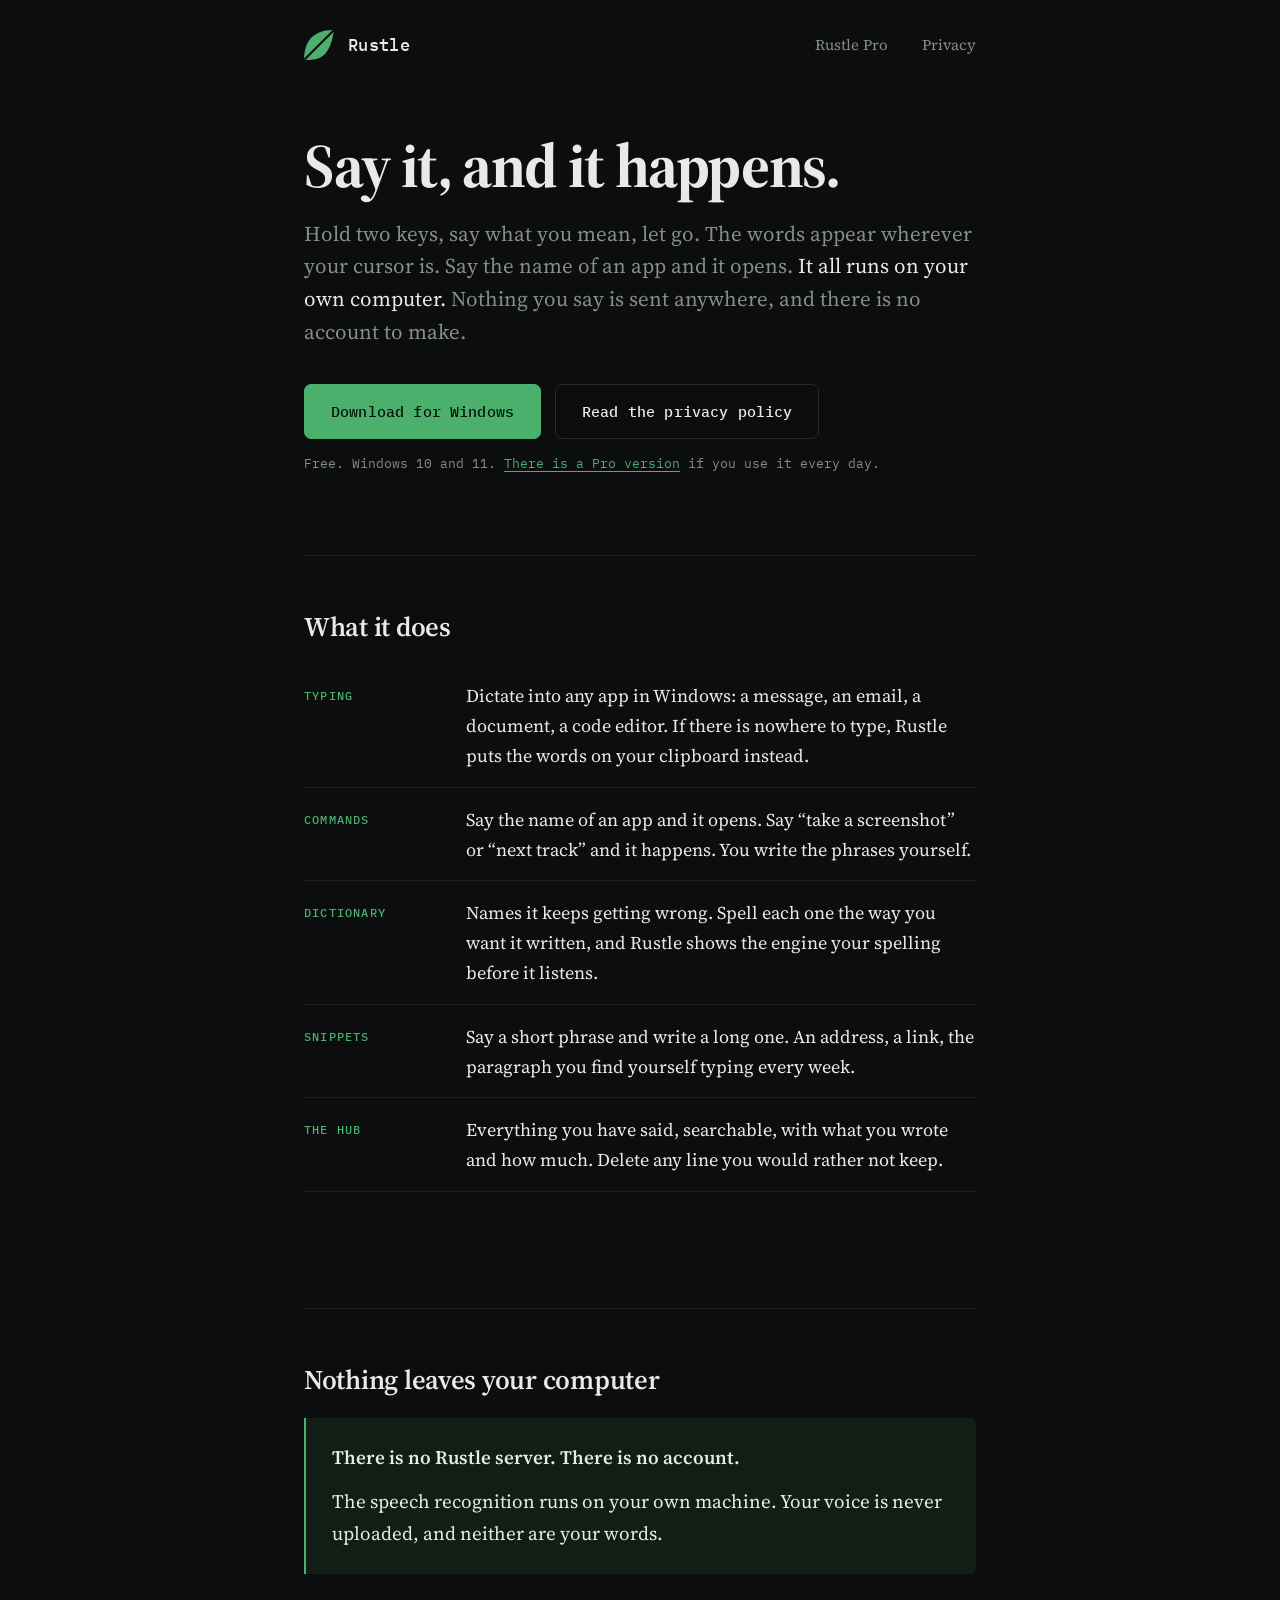
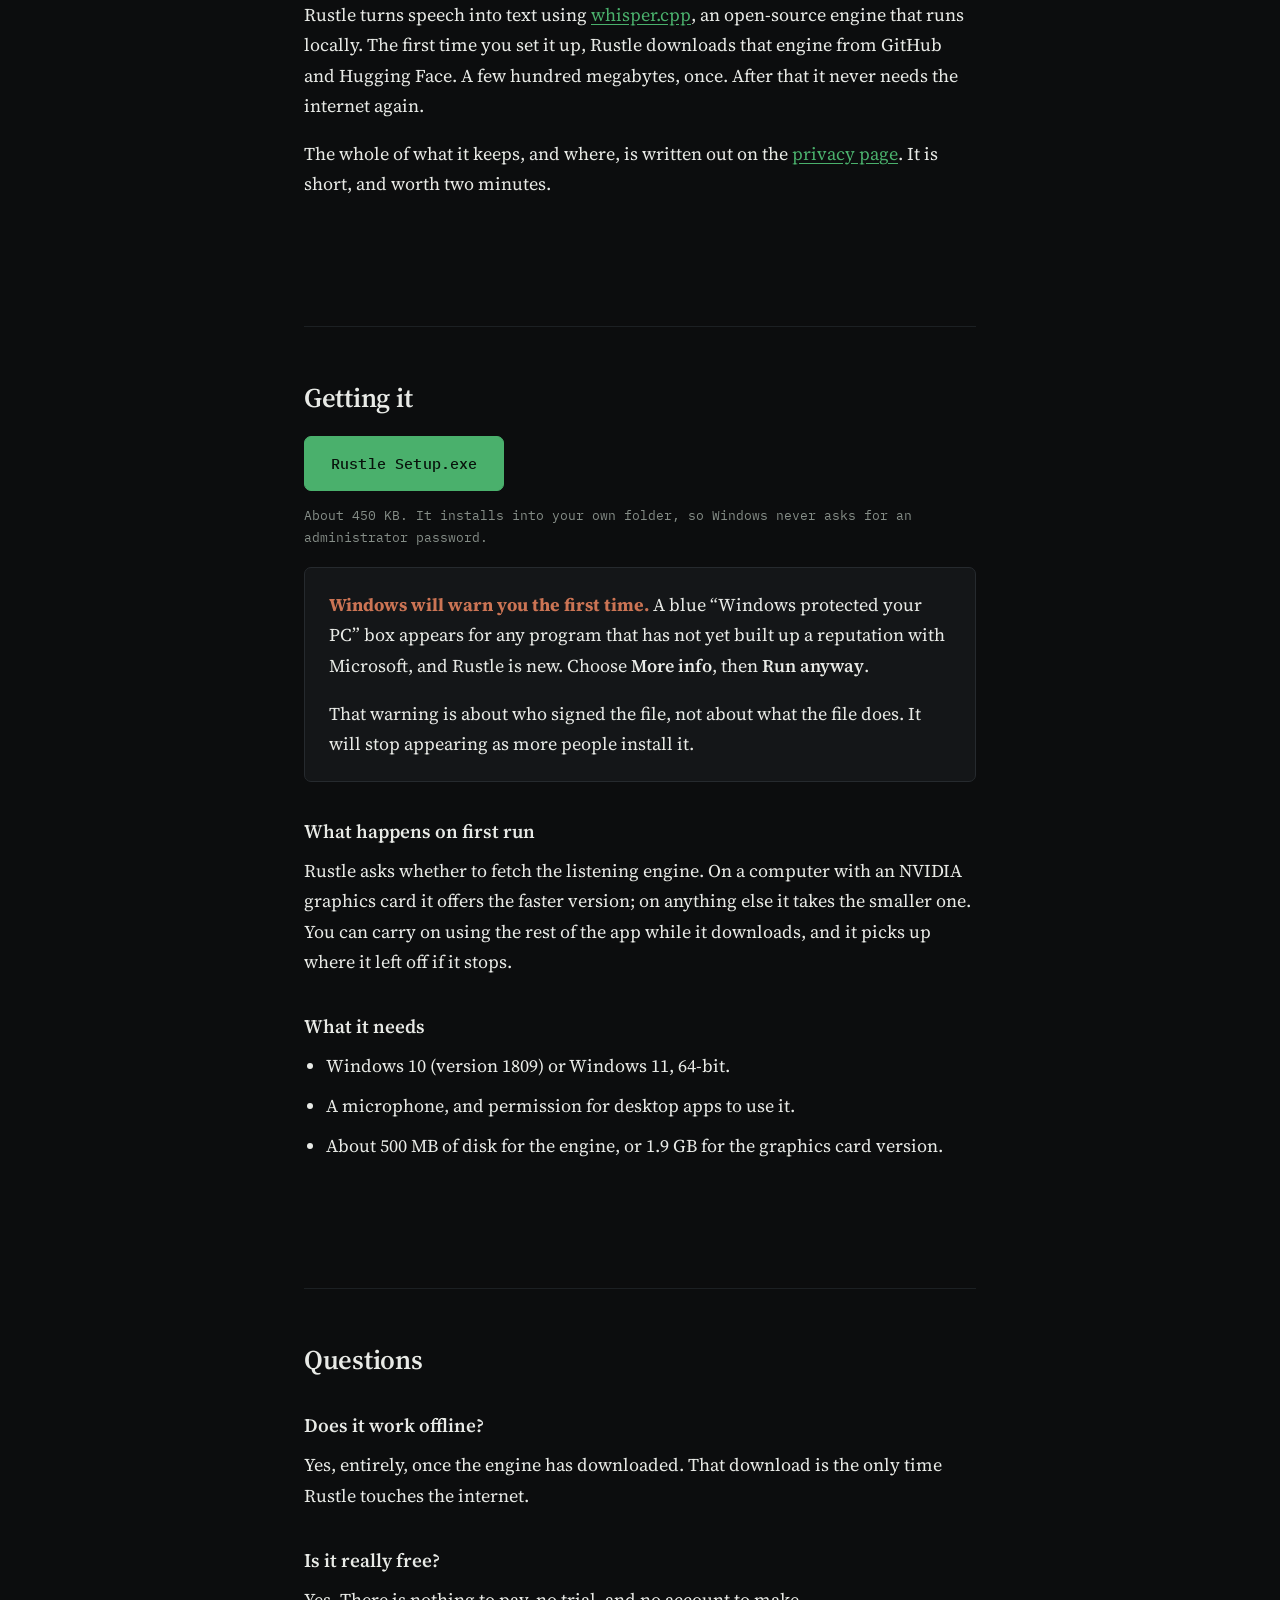
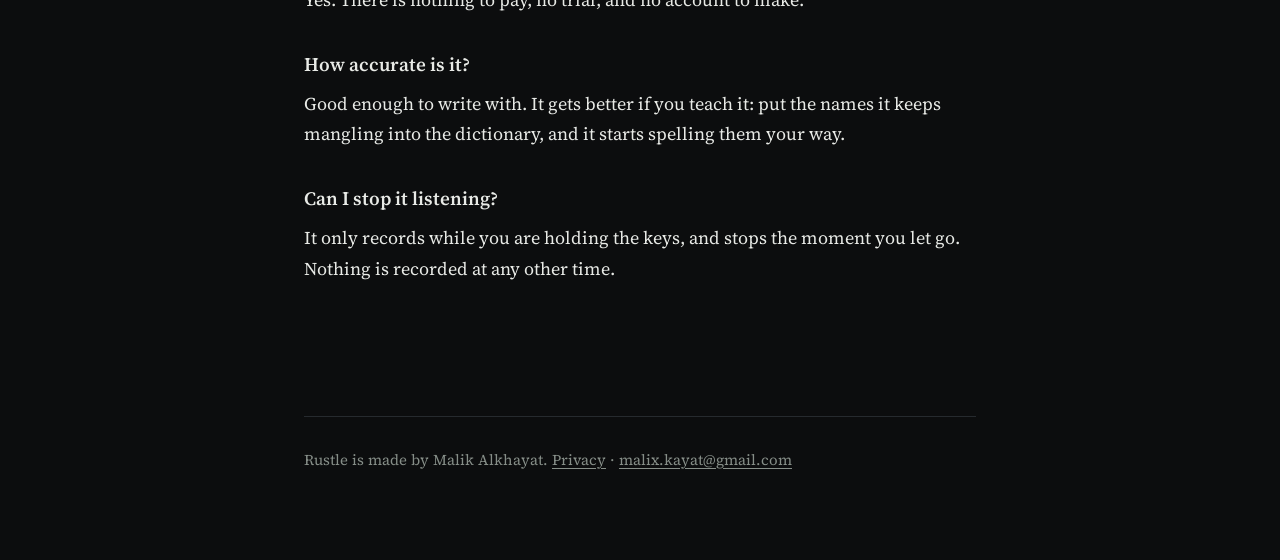
==== index.html @ 761a261f "Add files via upload" ====
<!doctype html>
<html lang="en">
<head>
<meta charset="utf-8">
<meta name="viewport" content="width=device-width, initial-scale=1">
<title>Rustle: say it, and it happens</title>
<meta name="description" content="Voice typing and voice commands for Windows that run on your own computer. Nothing you say is sent anywhere.">
<link rel="preconnect" href="https://fonts.googleapis.com">
<link rel="preconnect" href="https://fonts.gstatic.com" crossorigin>
<link rel="stylesheet" href="https://fonts.googleapis.com/css2?family=Source+Serif+4:opsz,wght@8..60,400;8..60,600;8..60,700&family=IBM+Plex+Mono:wght@400;500&display=swap">
<link rel="stylesheet" href="style.css">
</head>
<body>

<div class="wrap">

  <header class="mast">
    <!-- the same leaf the app draws: a stem at bottom-left, a tip at top-right -->
    <svg width="30" height="30" viewBox="0 0 24 24" aria-hidden="true">
      <path d="M0 24 C0 3.6 13.2 0 24 0 C20.4 24 10.8 24 0 24 Z" fill="#4AB06C"/>
      <path d="M0 24 L24 0" stroke="#0C0D0E" stroke-width="1.7"/>
    </svg>
    <b>Rustle</b>
    <a href="pro.html">Rustle Pro</a>
    <a href="privacy.html" style="margin-left:20px">Privacy</a>
  </header>

  <div class="hero">
    <h1>Say it, and it happens.</h1>
    <p class="lede">
      Hold two keys, say what you mean, let go. The words appear wherever your cursor is.
      Say the name of an app and it opens. <em>It all runs on your own computer.</em>
      Nothing you say is sent anywhere, and there is no account to make.
    </p>

    <div class="get">
      <a class="btn" href="https://github.com/MAL00KY/rustleaf/releases/download/v1.0/Rustle.Setup.exe">Download for Windows</a>
      <a class="btn plain" href="privacy.html">Read the privacy policy</a>
    </div>
    <p class="fine">Free. Windows 10 and 11. <a href="pro.html">There is a Pro version</a> if you use it every day.</p>
  </div>

  <section>
    <h2>What it does</h2>
    <div class="does">
      <div>
        <b>Typing</b>
        <span>Dictate into any app in Windows: a message, an email, a document, a code editor.
              If there is nowhere to type, Rustle puts the words on your clipboard instead.</span>
      </div>
      <div>
        <b>Commands</b>
        <span>Say the name of an app and it opens. Say “take a screenshot” or “next track”
              and it happens. You write the phrases yourself.</span>
      </div>
      <div>
        <b>Dictionary</b>
        <span>Names it keeps getting wrong. Spell each one the way you want it written,
              and Rustle shows the engine your spelling before it listens.</span>
      </div>
      <div>
        <b>Snippets</b>
        <span>Say a short phrase and write a long one. An address, a link, the paragraph
              you find yourself typing every week.</span>
      </div>
      <div>
        <b>The hub</b>
        <span>Everything you have said, searchable, with what you wrote and how much.
              Delete any line you would rather not keep.</span>
      </div>
    </div>
  </section>

  <section>
    <h2>Nothing leaves your computer</h2>
    <div class="claim">
      <p><strong>There is no Rustle server. There is no account.</strong></p>
      <p>
        The speech recognition runs on your own machine. Your voice is never uploaded,
        and neither are your words.
      </p>
    </div>
    <p>
      Rustle turns speech into text using <a href="https://github.com/ggml-org/whisper.cpp">whisper.cpp</a>,
      an open-source engine that runs locally. The first time you set it up, Rustle downloads
      that engine from GitHub and Hugging Face. A few hundred megabytes, once. After that it
      never needs the internet again.
    </p>
    <p>
      The whole of what it keeps, and where, is written out on the
      <a href="privacy.html">privacy page</a>. It is short, and worth two minutes.
    </p>
  </section>

  <section id="get">
    <h2>Getting it</h2>

    <div class="get">
      <a class="btn" href="https://github.com/MAL00KY/rustleaf/releases/download/v1.0/Rustle.Setup.exe">Rustle Setup.exe</a>
    </div>
    <p class="fine">About 450 KB. It installs into your own folder, so Windows never asks for an administrator password.</p>

    <div class="note">
      <p>
        <b>Windows will warn you the first time.</b> A blue “Windows protected your PC” box
        appears for any program that has not yet built up a reputation with Microsoft, and
        Rustle is new. Choose <strong>More info</strong>, then <strong>Run anyway</strong>.
      </p>
      <p>
        That warning is about who signed the file, not about what the file does. It will stop
        appearing as more people install it.
      </p>
    </div>

    <h3>What happens on first run</h3>
    <p>
      Rustle asks whether to fetch the listening engine. On a computer with an NVIDIA graphics
      card it offers the faster version; on anything else it takes the smaller one. You can
      carry on using the rest of the app while it downloads, and it picks up where it left off
      if it stops.
    </p>

    <h3>What it needs</h3>
    <ul>
      <li>Windows 10 (version 1809) or Windows 11, 64-bit.</li>
      <li>A microphone, and permission for desktop apps to use it.</li>
      <li>About 500 MB of disk for the engine, or 1.9 GB for the graphics card version.</li>
    </ul>
  </section>

  <section>
    <h2>Questions</h2>

    <h3>Does it work offline?</h3>
    <p>
      Yes, entirely, once the engine has downloaded. That download is the only time Rustle
      touches the internet.
    </p>

    <h3>Is it really free?</h3>
    <p>
      Yes. There is nothing to pay, no trial, and no account to make.
    </p>

    <h3>How accurate is it?</h3>
    <p>
      Good enough to write with. It gets better if you teach it: put the names it keeps
      mangling into the dictionary, and it starts spelling them your way.
    </p>

    <h3>Can I stop it listening?</h3>
    <p>
      It only records while you are holding the keys, and stops the moment you let go.
      Nothing is recorded at any other time.
    </p>
  </section>

  <footer>
    <p>
      Rustle is made by Malik Alkhayat.
      <a href="privacy.html">Privacy</a> ·
      <a href="mailto:malix.kayat@gmail.com">malix.kayat@gmail.com</a>
    </p>
  </footer>

</div>
</body>
</html>
---- style.css ----
/*
  Rustle's two pages.

  The same coal and moonlit green as the app, so the site and the program look
  like the same thing. Green is only ever on something you can act on or
  something being claimed - never used as decoration.
*/

:root {
  --ground:    #0C0D0E;
  --raise:     #141618;
  --raise-hi:  #1B1E21;
  --line:      #262A2E;
  --line-soft: #1C2023;
  --ink:       #E8EAE6;
  --quiet:     #868E88;
  --leaf:      #4AB06C;
  --leaf-dim:  #2A6040;
  --leaf-wash: #101E16;
  --clay:      #CB7454;
}

* { box-sizing: border-box; }

html { scroll-behavior: smooth; }
@media (prefers-reduced-motion: reduce) {
  html { scroll-behavior: auto; }
  * { animation: none !important; transition: none !important; }
}

body {
  margin: 0;
  background: var(--ground);
  color: var(--ink);
  font-family: "Source Serif 4", Georgia, serif;
  font-size: 18px;
  line-height: 1.68;
  -webkit-font-smoothing: antialiased;
}

.wrap { max-width: 720px; margin: 0 auto; padding: 0 24px; }

/* ------------------------------------------------------------------ masthead */
.mast {
  display: flex; align-items: center; gap: 14px;
  padding: 30px 0 0;
}
.mast svg { width: 30px; height: 30px; flex: none; }
.mast b {
  font-family: "IBM Plex Mono", ui-monospace, monospace;
  font-size: 17px; font-weight: 500; letter-spacing: .02em;
}
.mast a { margin-left: auto; color: var(--quiet); font-size: 15px; text-decoration: none; }
.mast a:hover { color: var(--leaf); }

/* ---------------------------------------------------------------------- hero */
.hero { padding: 74px 0 8px; }
h1 {
  font-weight: 700;
  font-size: clamp(40px, 7.5vw, 62px);
  line-height: 1.03;
  letter-spacing: -.022em;
  text-wrap: balance;
  margin: 0 0 20px;
}
.lede {
  font-size: 21px; line-height: 1.55; color: var(--quiet);
  margin: 0 0 36px; max-width: 34em;
}
.lede em { color: var(--ink); font-style: normal; }

/* --------------------------------------------------------------------- get it */
.get { display: flex; flex-wrap: wrap; gap: 14px; align-items: center; margin-bottom: 14px; }
.btn {
  display: inline-block;
  background: var(--leaf); color: #08130C;
  font-family: "IBM Plex Mono", ui-monospace, monospace;
  font-size: 15px; font-weight: 500; letter-spacing: .01em;
  text-decoration: none;
  padding: 14px 26px; border-radius: 7px;
  border: 1px solid var(--leaf);
  transition: background .16s ease, transform .16s ease;
}
.btn:hover { background: #5CC47D; }
.btn:active { transform: translateY(1px); }
.btn.plain { background: transparent; color: var(--ink); border-color: var(--line); }
.btn.plain:hover { border-color: var(--leaf-dim); background: var(--raise); }
.btn:focus-visible { outline: 2px solid var(--leaf); outline-offset: 3px; }
.fine { font-family: "IBM Plex Mono", ui-monospace, monospace; font-size: 13px; color: var(--quiet); }

/* -------------------------------------------------------------------- sections */
section { padding: 54px 0; border-top: 1px solid var(--line-soft); margin-top: 54px; }
h2 {
  font-weight: 600; font-size: 27px; line-height: 1.25;
  letter-spacing: -.01em; text-wrap: balance; margin: 0 0 22px;
}
h3 { font-weight: 600; font-size: 19px; margin: 34px 0 8px; }
p { margin: 0 0 18px; }
a { color: var(--leaf); text-underline-offset: 3px; }
a:focus-visible { outline: 2px solid var(--leaf); outline-offset: 3px; border-radius: 2px; }
strong { font-weight: 600; }

/* ---------------------------------------------------------------------- doing */
.does { display: grid; gap: 2px; margin: 0 0 8px; }
.does div {
  display: grid; grid-template-columns: 8em 1fr; gap: 18px;
  padding: 15px 0; border-bottom: 1px solid var(--line-soft);
}
.does dt, .does b {
  font-family: "IBM Plex Mono", ui-monospace, monospace;
  font-size: 12px; letter-spacing: .1em; text-transform: uppercase;
  color: var(--leaf); font-weight: 500; padding-top: 5px;
}
.does span { color: var(--ink); }
@media (max-width: 560px) {
  .does div { grid-template-columns: 1fr; gap: 4px; }
}

/* --------------------------------------------------------------------- claim */
.claim {
  background: var(--leaf-wash);
  border-left: 2px solid var(--leaf);
  border-radius: 0 6px 6px 0;
  padding: 24px 26px;
  margin: 0 0 26px;
}
.claim p { margin: 0; font-size: 19px; }
.claim p + p { margin-top: 12px; }

/* -------------------------------------------------------------------- warning */
.note {
  background: var(--raise);
  border: 1px solid var(--line);
  border-radius: 7px;
  padding: 22px 24px;
  margin: 0 0 22px;
}
.note p:last-child { margin-bottom: 0; }
.note b { color: var(--clay); }

code, .path {
  font-family: "IBM Plex Mono", ui-monospace, monospace;
  font-size: .82em;
  background: var(--raise);
  border: 1px solid var(--line-soft);
  border-radius: 3px;
  padding: 2px 6px;
  word-break: break-word;
}

ul { margin: 0 0 18px; padding-left: 22px; }
li { margin-bottom: 10px; }

.scroller { overflow-x: auto; margin: 0 0 22px; }
table { border-collapse: collapse; width: 100%; min-width: 440px; font-size: 16px; }
th {
  text-align: left;
  font-family: "IBM Plex Mono", ui-monospace, monospace;
  font-weight: 500; font-size: 11px;
  letter-spacing: .1em; text-transform: uppercase;
  color: var(--quiet);
  padding: 0 16px 9px 0;
  border-bottom: 1px solid var(--line);
}
td { padding: 12px 16px 12px 0; border-bottom: 1px solid var(--line-soft); vertical-align: top; }
tbody tr:last-child td { border-bottom: 1px solid var(--line); }
td.no { color: var(--leaf); font-weight: 600; white-space: nowrap; }

/* -------------------------------------------------------------------- footer */
footer {
  border-top: 1px solid var(--line);
  margin-top: 60px; padding: 30px 0 70px;
  color: var(--quiet); font-size: 15px;
}
footer a { color: var(--quiet); }
footer a:hover { color: var(--leaf); }

/* the privacy page reads like a document, not a pitch */
.when { font-family: "IBM Plex Mono", ui-monospace, monospace; font-size: 13px; color: var(--quiet); margin: 0; }
.doc-head { padding: 66px 0 24px; border-bottom: 1px solid var(--line); margin-bottom: 34px; }
.doc-head h1 { font-size: clamp(34px, 6vw, 48px); margin-bottom: 16px; }
.eyebrow {
  font-family: "IBM Plex Mono", ui-monospace, monospace;
  font-size: 11.5px; letter-spacing: .16em; text-transform: uppercase;
  color: var(--leaf); margin: 0 0 18px;
}
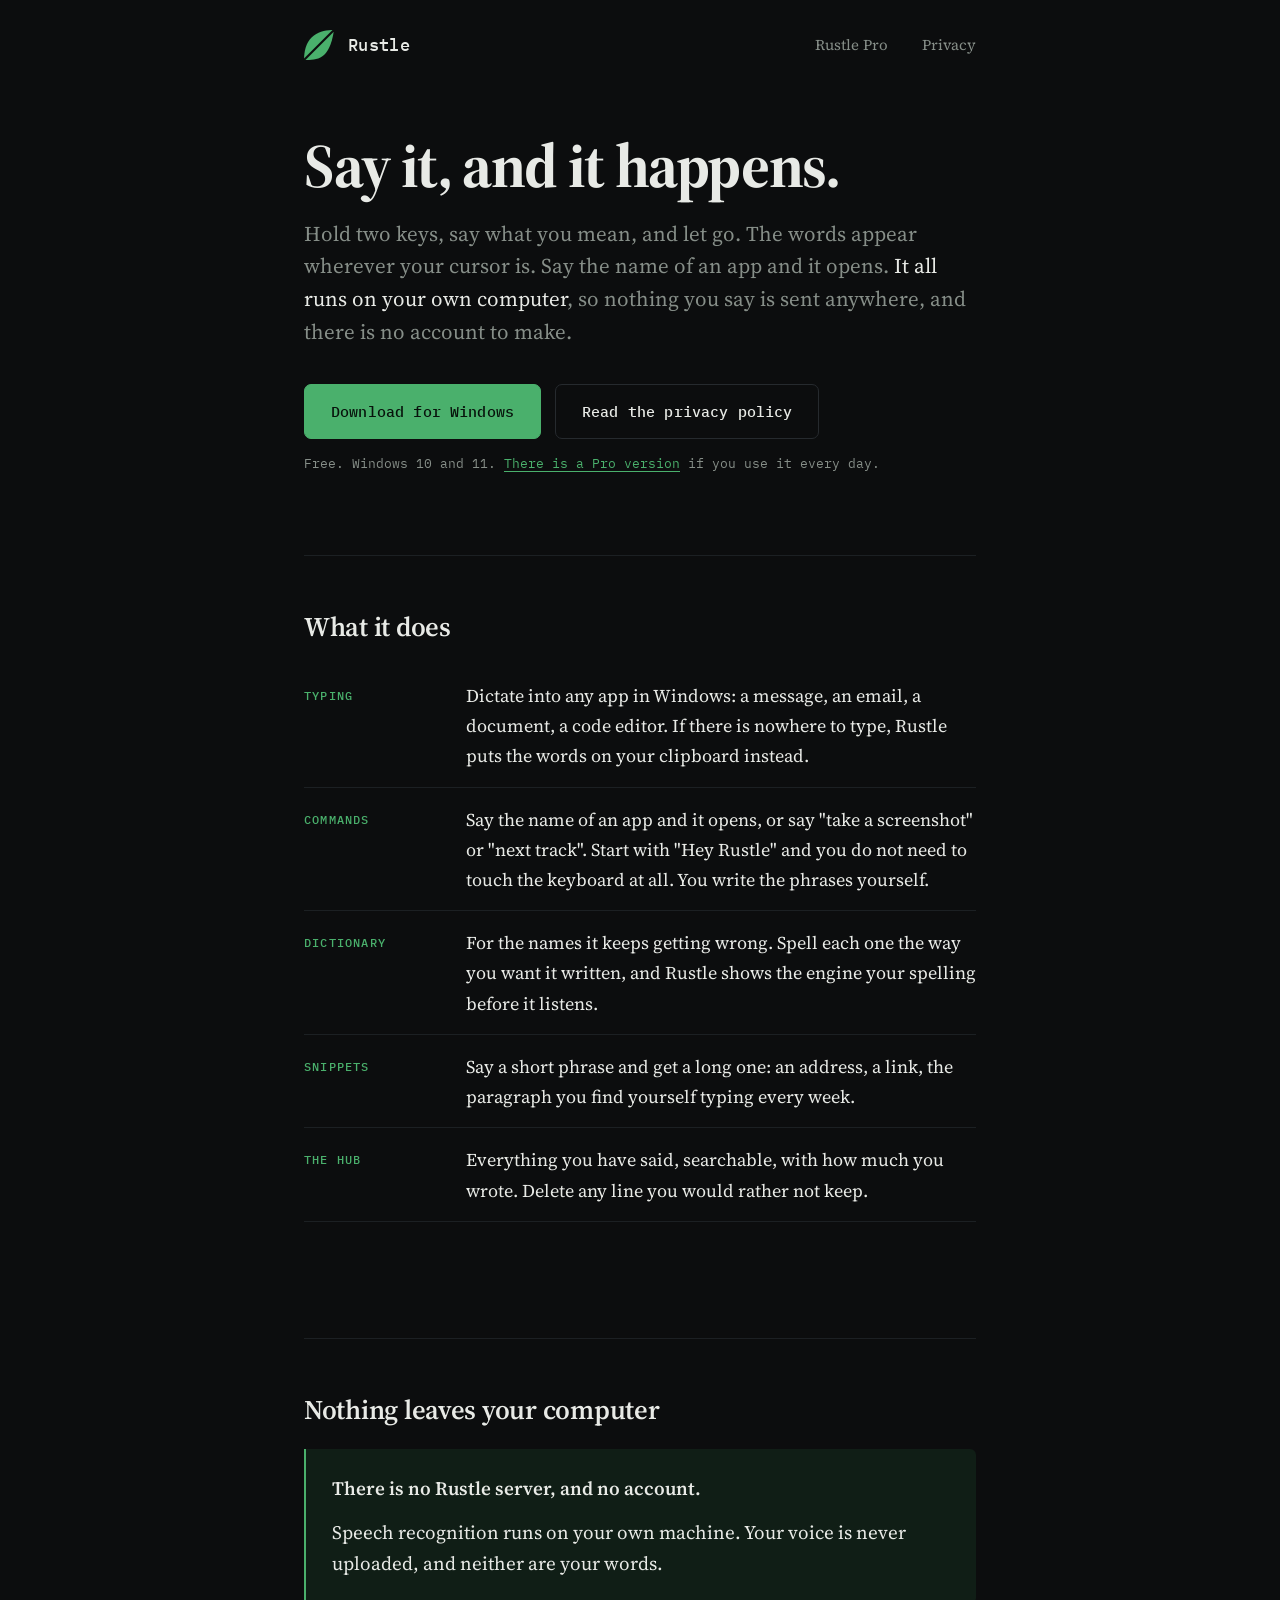
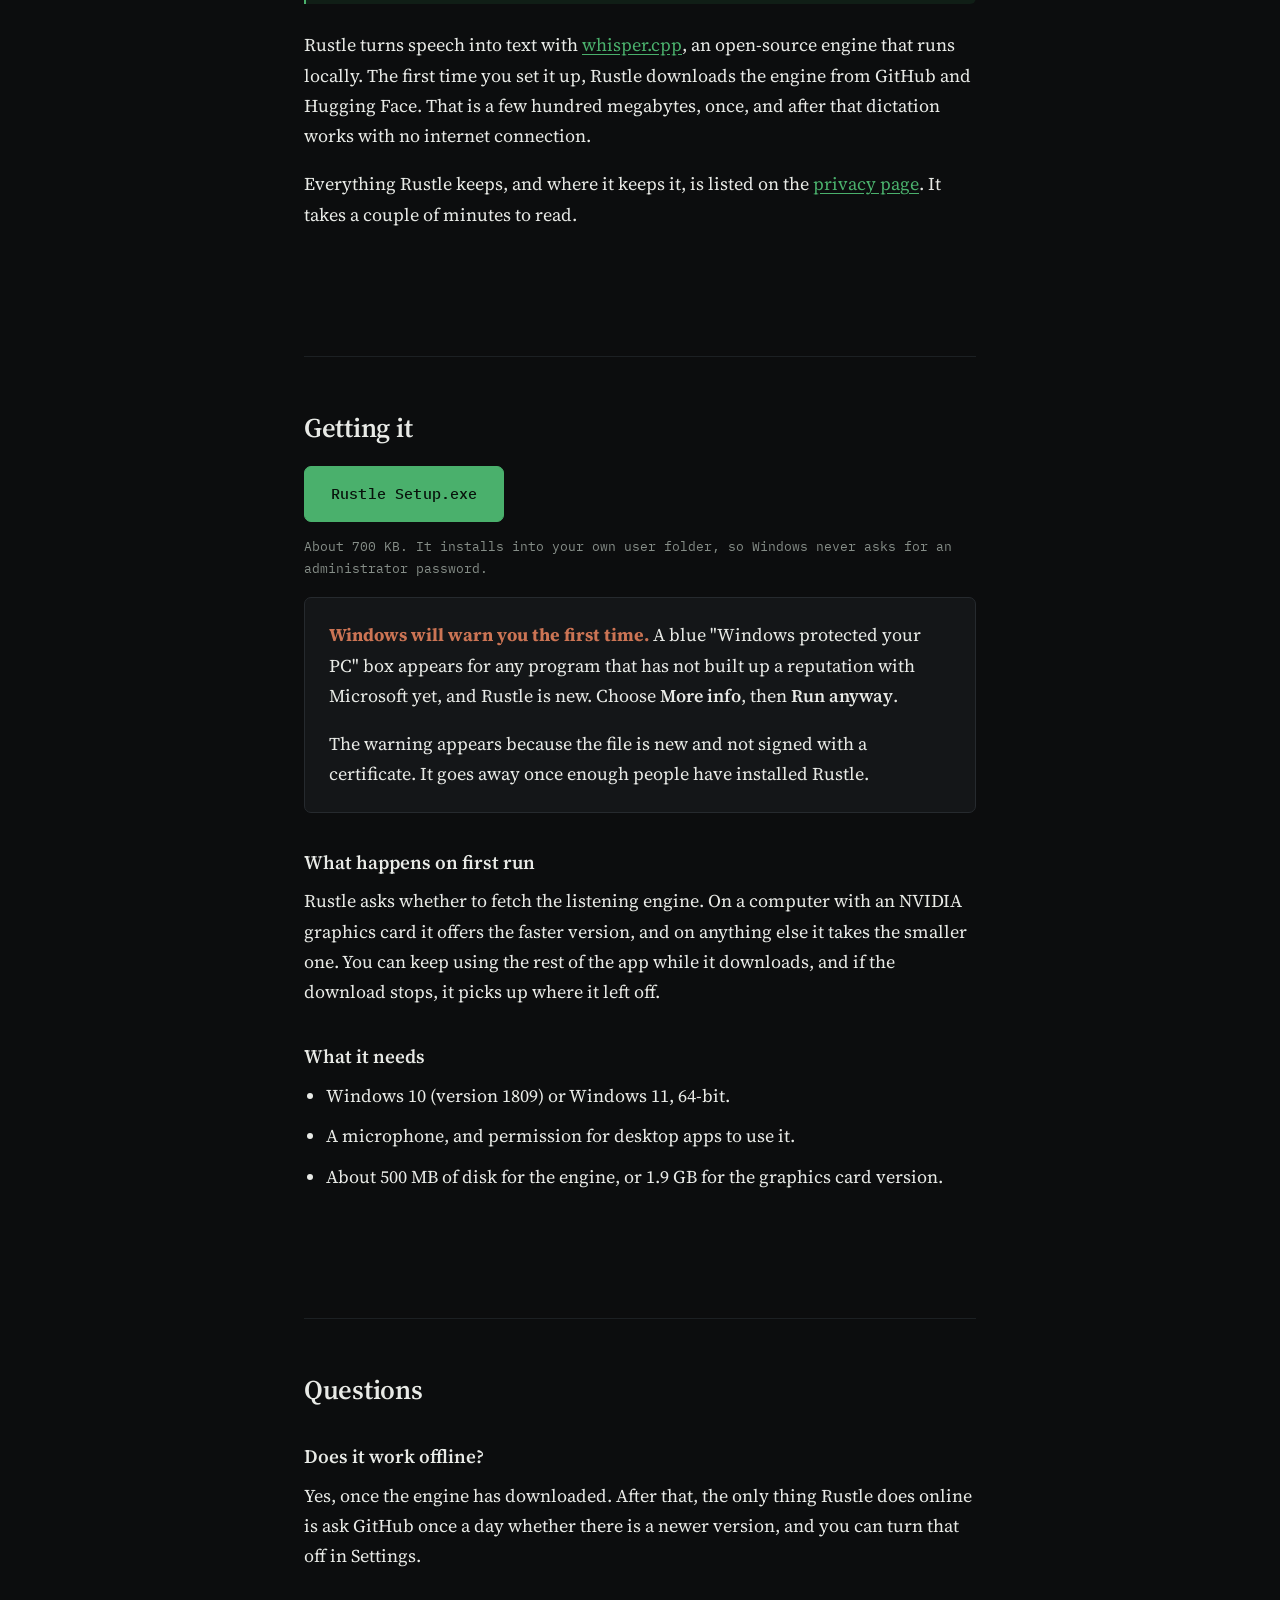
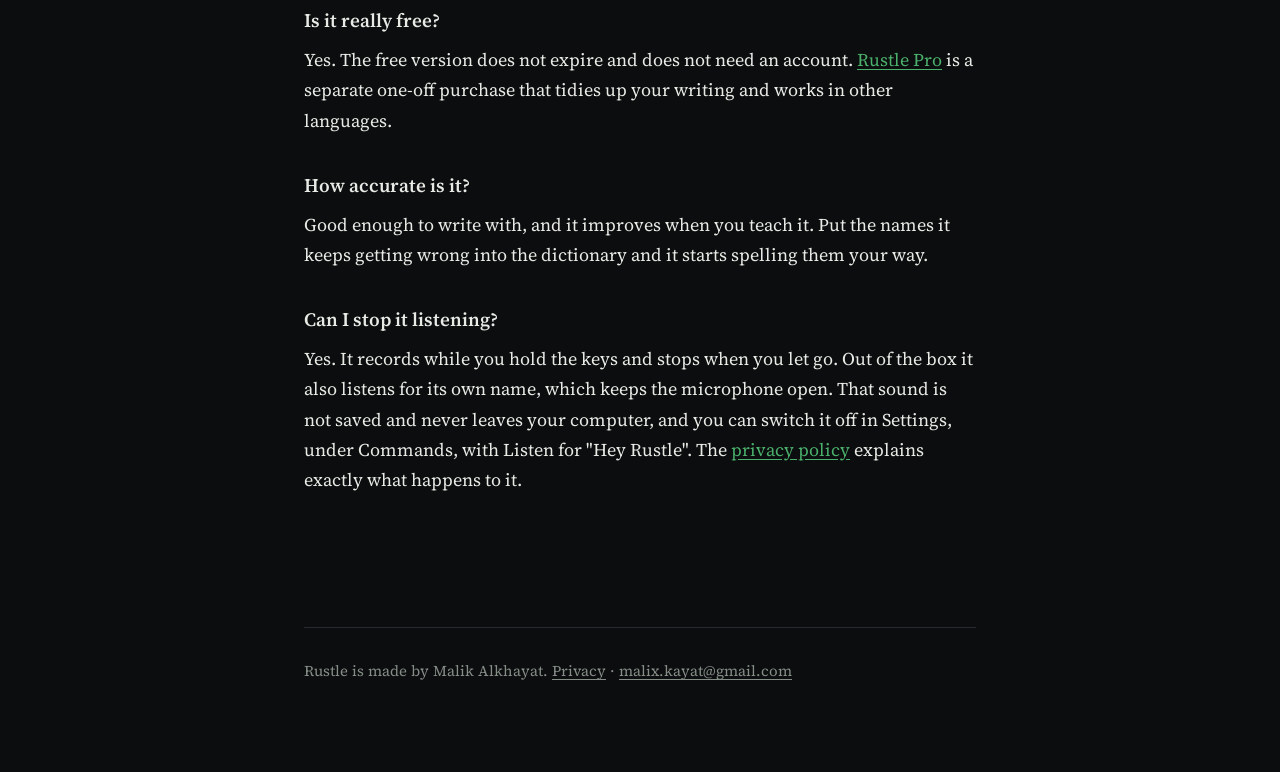
==== commit 04ff2cf1: "Add files via upload" ====
--- a/index.html
+++ b/index.html
@@ -1,168 +1,174 @@
-<!doctype html>
-<html lang="en">
-<head>
-<meta charset="utf-8">
-<meta name="viewport" content="width=device-width, initial-scale=1">
-<title>Rustle: say it, and it happens</title>
-<meta name="description" content="Voice typing and voice commands for Windows that run on your own computer. Nothing you say is sent anywhere.">
-<link rel="preconnect" href="https://fonts.googleapis.com">
-<link rel="preconnect" href="https://fonts.gstatic.com" crossorigin>
-<link rel="stylesheet" href="https://fonts.googleapis.com/css2?family=Source+Serif+4:opsz,wght@8..60,400;8..60,600;8..60,700&family=IBM+Plex+Mono:wght@400;500&display=swap">
-<link rel="stylesheet" href="style.css">
-</head>
-<body>
-
-<div class="wrap">
-
-  <header class="mast">
-    <!-- the same leaf the app draws: a stem at bottom-left, a tip at top-right -->
-    <svg width="30" height="30" viewBox="0 0 24 24" aria-hidden="true">
-      <path d="M0 24 C0 3.6 13.2 0 24 0 C20.4 24 10.8 24 0 24 Z" fill="#4AB06C"/>
-      <path d="M0 24 L24 0" stroke="#0C0D0E" stroke-width="1.7"/>
-    </svg>
-    <b>Rustle</b>
-    <a href="pro.html">Rustle Pro</a>
-    <a href="privacy.html" style="margin-left:20px">Privacy</a>
-  </header>
-
-  <div class="hero">
-    <h1>Say it, and it happens.</h1>
-    <p class="lede">
-      Hold two keys, say what you mean, let go. The words appear wherever your cursor is.
-      Say the name of an app and it opens. <em>It all runs on your own computer.</em>
-      Nothing you say is sent anywhere, and there is no account to make.
-    </p>
-
-    <div class="get">
-      <a class="btn" href="https://github.com/MAL00KY/rustleaf/releases/download/v1.0/Rustle.Setup.exe">Download for Windows</a>
-      <a class="btn plain" href="privacy.html">Read the privacy policy</a>
-    </div>
-    <p class="fine">Free. Windows 10 and 11. <a href="pro.html">There is a Pro version</a> if you use it every day.</p>
-  </div>
-
-  <section>
-    <h2>What it does</h2>
-    <div class="does">
-      <div>
-        <b>Typing</b>
-        <span>Dictate into any app in Windows: a message, an email, a document, a code editor.
-              If there is nowhere to type, Rustle puts the words on your clipboard instead.</span>
-      </div>
-      <div>
-        <b>Commands</b>
-        <span>Say the name of an app and it opens. Say “take a screenshot” or “next track”
-              and it happens. You write the phrases yourself.</span>
-      </div>
-      <div>
-        <b>Dictionary</b>
-        <span>Names it keeps getting wrong. Spell each one the way you want it written,
-              and Rustle shows the engine your spelling before it listens.</span>
-      </div>
-      <div>
-        <b>Snippets</b>
-        <span>Say a short phrase and write a long one. An address, a link, the paragraph
-              you find yourself typing every week.</span>
-      </div>
-      <div>
-        <b>The hub</b>
-        <span>Everything you have said, searchable, with what you wrote and how much.
-              Delete any line you would rather not keep.</span>
-      </div>
-    </div>
-  </section>
-
-  <section>
-    <h2>Nothing leaves your computer</h2>
-    <div class="claim">
-      <p><strong>There is no Rustle server. There is no account.</strong></p>
-      <p>
-        The speech recognition runs on your own machine. Your voice is never uploaded,
-        and neither are your words.
-      </p>
-    </div>
-    <p>
-      Rustle turns speech into text using <a href="https://github.com/ggml-org/whisper.cpp">whisper.cpp</a>,
-      an open-source engine that runs locally. The first time you set it up, Rustle downloads
-      that engine from GitHub and Hugging Face. A few hundred megabytes, once. After that it
-      never needs the internet again.
-    </p>
-    <p>
-      The whole of what it keeps, and where, is written out on the
-      <a href="privacy.html">privacy page</a>. It is short, and worth two minutes.
-    </p>
-  </section>
-
-  <section id="get">
-    <h2>Getting it</h2>
-
-    <div class="get">
-      <a class="btn" href="https://github.com/MAL00KY/rustleaf/releases/download/v1.0/Rustle.Setup.exe">Rustle Setup.exe</a>
-    </div>
-    <p class="fine">About 450 KB. It installs into your own folder, so Windows never asks for an administrator password.</p>
-
-    <div class="note">
-      <p>
-        <b>Windows will warn you the first time.</b> A blue “Windows protected your PC” box
-        appears for any program that has not yet built up a reputation with Microsoft, and
-        Rustle is new. Choose <strong>More info</strong>, then <strong>Run anyway</strong>.
-      </p>
-      <p>
-        That warning is about who signed the file, not about what the file does. It will stop
-        appearing as more people install it.
-      </p>
-    </div>
-
-    <h3>What happens on first run</h3>
-    <p>
-      Rustle asks whether to fetch the listening engine. On a computer with an NVIDIA graphics
-      card it offers the faster version; on anything else it takes the smaller one. You can
-      carry on using the rest of the app while it downloads, and it picks up where it left off
-      if it stops.
-    </p>
-
-    <h3>What it needs</h3>
-    <ul>
-      <li>Windows 10 (version 1809) or Windows 11, 64-bit.</li>
-      <li>A microphone, and permission for desktop apps to use it.</li>
-      <li>About 500 MB of disk for the engine, or 1.9 GB for the graphics card version.</li>
-    </ul>
-  </section>
-
-  <section>
-    <h2>Questions</h2>
-
-    <h3>Does it work offline?</h3>
-    <p>
-      Yes, entirely, once the engine has downloaded. That download is the only time Rustle
-      touches the internet.
-    </p>
-
-    <h3>Is it really free?</h3>
-    <p>
-      Yes. There is nothing to pay, no trial, and no account to make.
-    </p>
-
-    <h3>How accurate is it?</h3>
-    <p>
-      Good enough to write with. It gets better if you teach it: put the names it keeps
-      mangling into the dictionary, and it starts spelling them your way.
-    </p>
-
-    <h3>Can I stop it listening?</h3>
-    <p>
-      It only records while you are holding the keys, and stops the moment you let go.
-      Nothing is recorded at any other time.
-    </p>
-  </section>
-
-  <footer>
-    <p>
-      Rustle is made by Malik Alkhayat.
-      <a href="privacy.html">Privacy</a> ·
-      <a href="mailto:malix.kayat@gmail.com">malix.kayat@gmail.com</a>
-    </p>
-  </footer>
-
-</div>
-</body>
-</html>
+<!doctype html>
+<html lang="en">
+<head>
+<meta charset="utf-8">
+<meta name="viewport" content="width=device-width, initial-scale=1">
+<title>Rustle: say it, and it happens</title>
+<meta name="description" content="Voice typing and voice commands for Windows that run on your own computer. Nothing you say is sent anywhere.">
+<link rel="preconnect" href="https://fonts.googleapis.com">
+<link rel="preconnect" href="https://fonts.gstatic.com" crossorigin>
+<link rel="stylesheet" href="https://fonts.googleapis.com/css2?family=Source+Serif+4:opsz,wght@8..60,400;8..60,600;8..60,700&family=IBM+Plex+Mono:wght@400;500&display=swap">
+<link rel="stylesheet" href="style.css">
+</head>
+<body>
+
+<div class="wrap">
+
+  <header class="mast">
+    <!-- the same leaf the app draws: a stem at bottom-left, a tip at top-right -->
+    <svg width="30" height="30" viewBox="0 0 24 24" aria-hidden="true">
+      <path d="M0 24 C0 3.6 13.2 0 24 0 C20.4 24 10.8 24 0 24 Z" fill="#4AB06C"/>
+      <path d="M0 24 L24 0" stroke="#0C0D0E" stroke-width="1.7"/>
+    </svg>
+    <b>Rustle</b>
+    <a href="pro.html">Rustle Pro</a>
+    <a href="privacy.html" style="margin-left:20px">Privacy</a>
+  </header>
+
+  <div class="hero">
+    <h1>Say it, and it happens.</h1>
+    <p class="lede">
+      Hold two keys, say what you mean, and let go. The words appear wherever your cursor is.
+      Say the name of an app and it opens. <em>It all runs on your own computer</em>, so nothing
+      you say is sent anywhere, and there is no account to make.
+    </p>
+
+    <div class="get">
+      <a class="btn" href="https://github.com/MAL00KY/Rustle/releases/latest/download/Rustle.Setup.exe">Download for Windows</a>
+      <a class="btn plain" href="privacy.html">Read the privacy policy</a>
+    </div>
+    <p class="fine">Free. Windows 10 and 11. <a href="pro.html">There is a Pro version</a> if you use it every day.</p>
+  </div>
+
+  <section>
+    <h2>What it does</h2>
+    <div class="does">
+      <div>
+        <b>Typing</b>
+        <span>Dictate into any app in Windows: a message, an email, a document, a code editor.
+              If there is nowhere to type, Rustle puts the words on your clipboard instead.</span>
+      </div>
+      <div>
+        <b>Commands</b>
+        <span>Say the name of an app and it opens, or say "take a screenshot" or "next track".
+              Start with "Hey Rustle" and you do not need to touch the keyboard at all. You
+              write the phrases yourself.</span>
+      </div>
+      <div>
+        <b>Dictionary</b>
+        <span>For the names it keeps getting wrong. Spell each one the way you want it written,
+              and Rustle shows the engine your spelling before it listens.</span>
+      </div>
+      <div>
+        <b>Snippets</b>
+        <span>Say a short phrase and get a long one: an address, a link, the paragraph you find
+              yourself typing every week.</span>
+      </div>
+      <div>
+        <b>The hub</b>
+        <span>Everything you have said, searchable, with how much you wrote. Delete any line you
+              would rather not keep.</span>
+      </div>
+    </div>
+  </section>
+
+  <section>
+    <h2>Nothing leaves your computer</h2>
+    <div class="claim">
+      <p><strong>There is no Rustle server, and no account.</strong></p>
+      <p>
+        Speech recognition runs on your own machine. Your voice is never uploaded, and neither
+        are your words.
+      </p>
+    </div>
+    <p>
+      Rustle turns speech into text with <a href="https://github.com/ggml-org/whisper.cpp">whisper.cpp</a>,
+      an open-source engine that runs locally. The first time you set it up, Rustle downloads the
+      engine from GitHub and Hugging Face. That is a few hundred megabytes, once, and after that
+      dictation works with no internet connection.
+    </p>
+    <p>
+      Everything Rustle keeps, and where it keeps it, is listed on the
+      <a href="privacy.html">privacy page</a>. It takes a couple of minutes to read.
+    </p>
+  </section>
+
+  <section id="get">
+    <h2>Getting it</h2>
+
+    <div class="get">
+      <a class="btn" href="https://github.com/MAL00KY/Rustle/releases/latest/download/Rustle.Setup.exe">Rustle Setup.exe</a>
+    </div>
+    <p class="fine">About 700 KB. It installs into your own user folder, so Windows never asks for an administrator password.</p>
+
+    <div class="note">
+      <p>
+        <b>Windows will warn you the first time.</b> A blue "Windows protected your PC" box
+        appears for any program that has not built up a reputation with Microsoft yet, and
+        Rustle is new. Choose <strong>More info</strong>, then <strong>Run anyway</strong>.
+      </p>
+      <p>
+        The warning appears because the file is new and not signed with a certificate. It goes
+        away once enough people have installed Rustle.
+      </p>
+    </div>
+
+    <h3>What happens on first run</h3>
+    <p>
+      Rustle asks whether to fetch the listening engine. On a computer with an NVIDIA graphics
+      card it offers the faster version, and on anything else it takes the smaller one. You can
+      keep using the rest of the app while it downloads, and if the download stops, it picks up
+      where it left off.
+    </p>
+
+    <h3>What it needs</h3>
+    <ul>
+      <li>Windows 10 (version 1809) or Windows 11, 64-bit.</li>
+      <li>A microphone, and permission for desktop apps to use it.</li>
+      <li>About 500 MB of disk for the engine, or 1.9 GB for the graphics card version.</li>
+    </ul>
+  </section>
+
+  <section>
+    <h2>Questions</h2>
+
+    <h3>Does it work offline?</h3>
+    <p>
+      Yes, once the engine has downloaded. After that, the only thing Rustle does online is ask
+      GitHub once a day whether there is a newer version, and you can turn that off in Settings.
+    </p>
+
+    <h3>Is it really free?</h3>
+    <p>
+      Yes. The free version does not expire and does not need an account.
+      <a href="pro.html">Rustle Pro</a> is a separate one-off purchase that tidies up your writing
+      and works in other languages.
+    </p>
+
+    <h3>How accurate is it?</h3>
+    <p>
+      Good enough to write with, and it improves when you teach it. Put the names it keeps getting
+      wrong into the dictionary and it starts spelling them your way.
+    </p>
+
+    <h3>Can I stop it listening?</h3>
+    <p>
+      Yes. It records while you hold the keys and stops when you let go. Out of the box it also
+      listens for its own name, which keeps the microphone open. That sound is not saved and never
+      leaves your computer, and you can switch it off in Settings, under Commands, with
+      Listen for "Hey Rustle". The <a href="privacy.html">privacy policy</a> explains exactly what
+      happens to it.
+    </p>
+  </section>
+
+  <footer>
+    <p>
+      Rustle is made by Malik Alkhayat.
+      <a href="privacy.html">Privacy</a> ·
+      <a href="mailto:malix.kayat@gmail.com">malix.kayat@gmail.com</a>
+    </p>
+  </footer>
+
+</div>
+</body>
+</html>
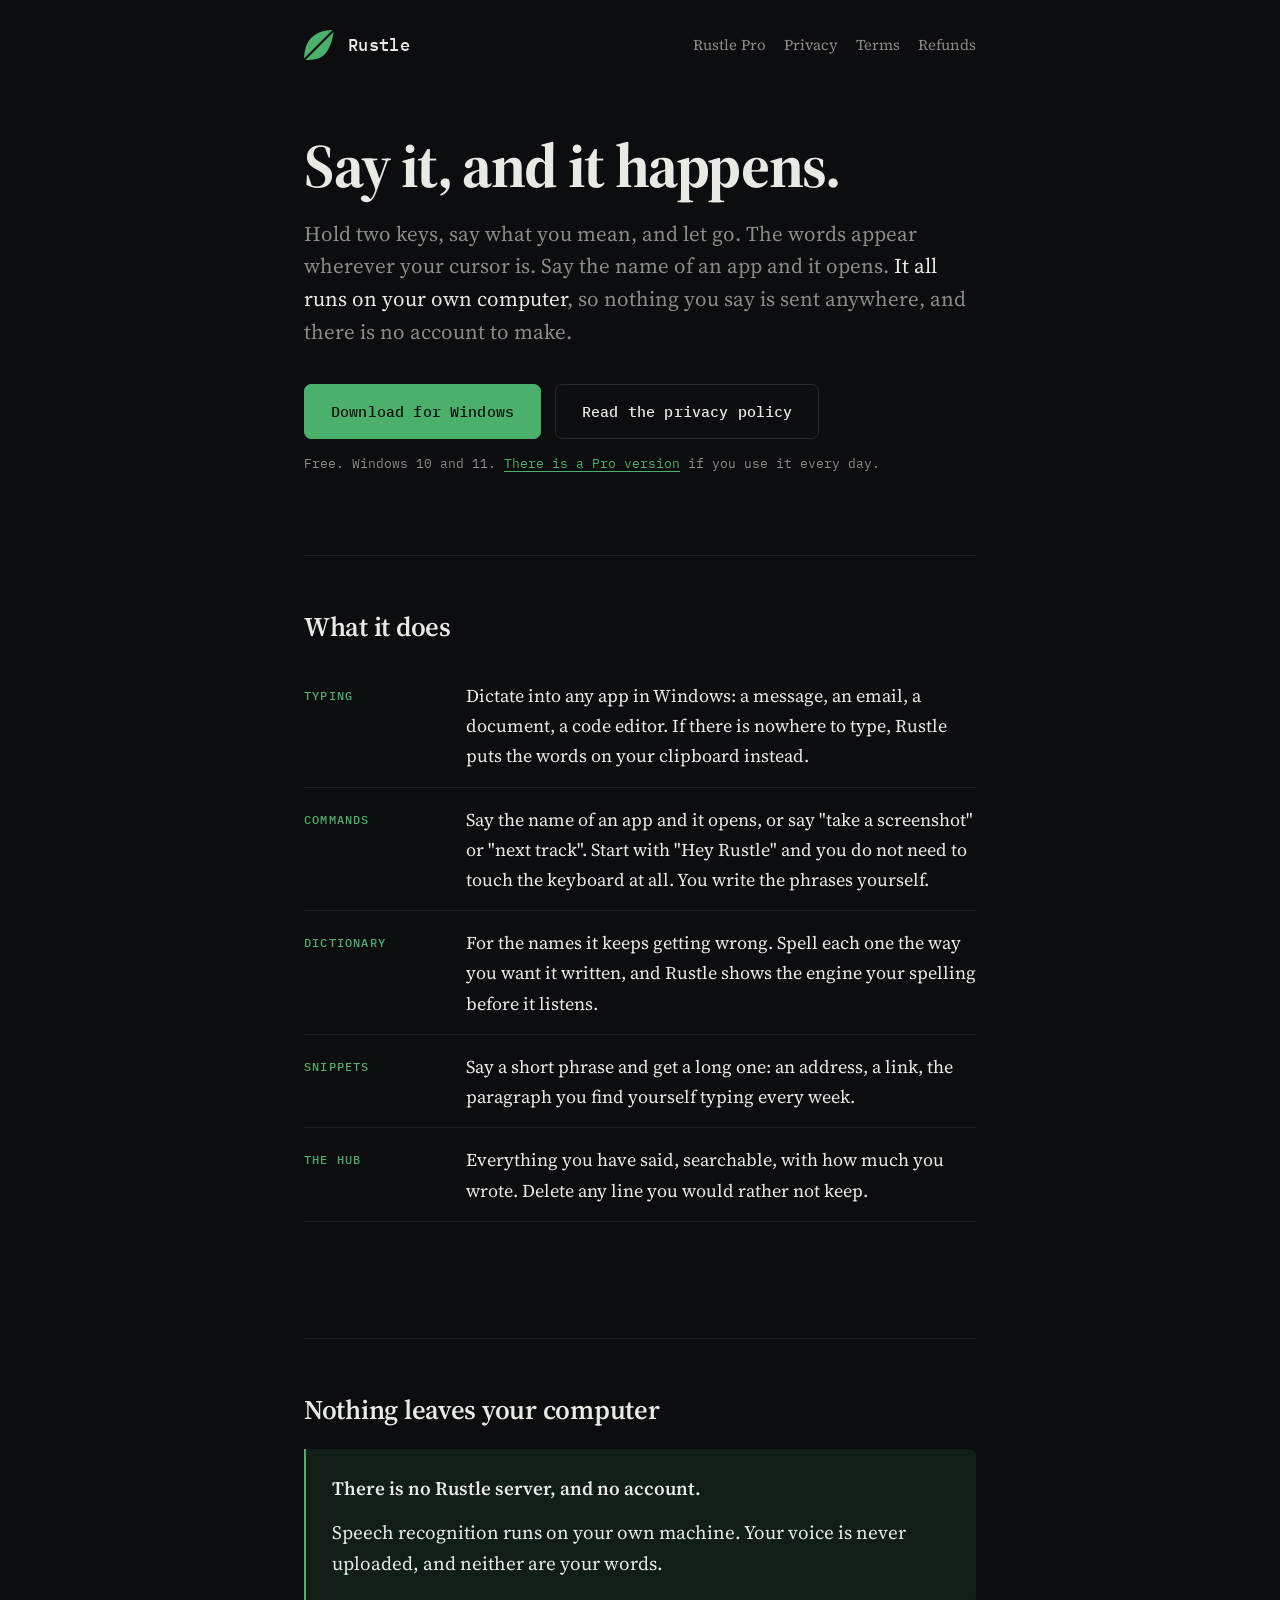
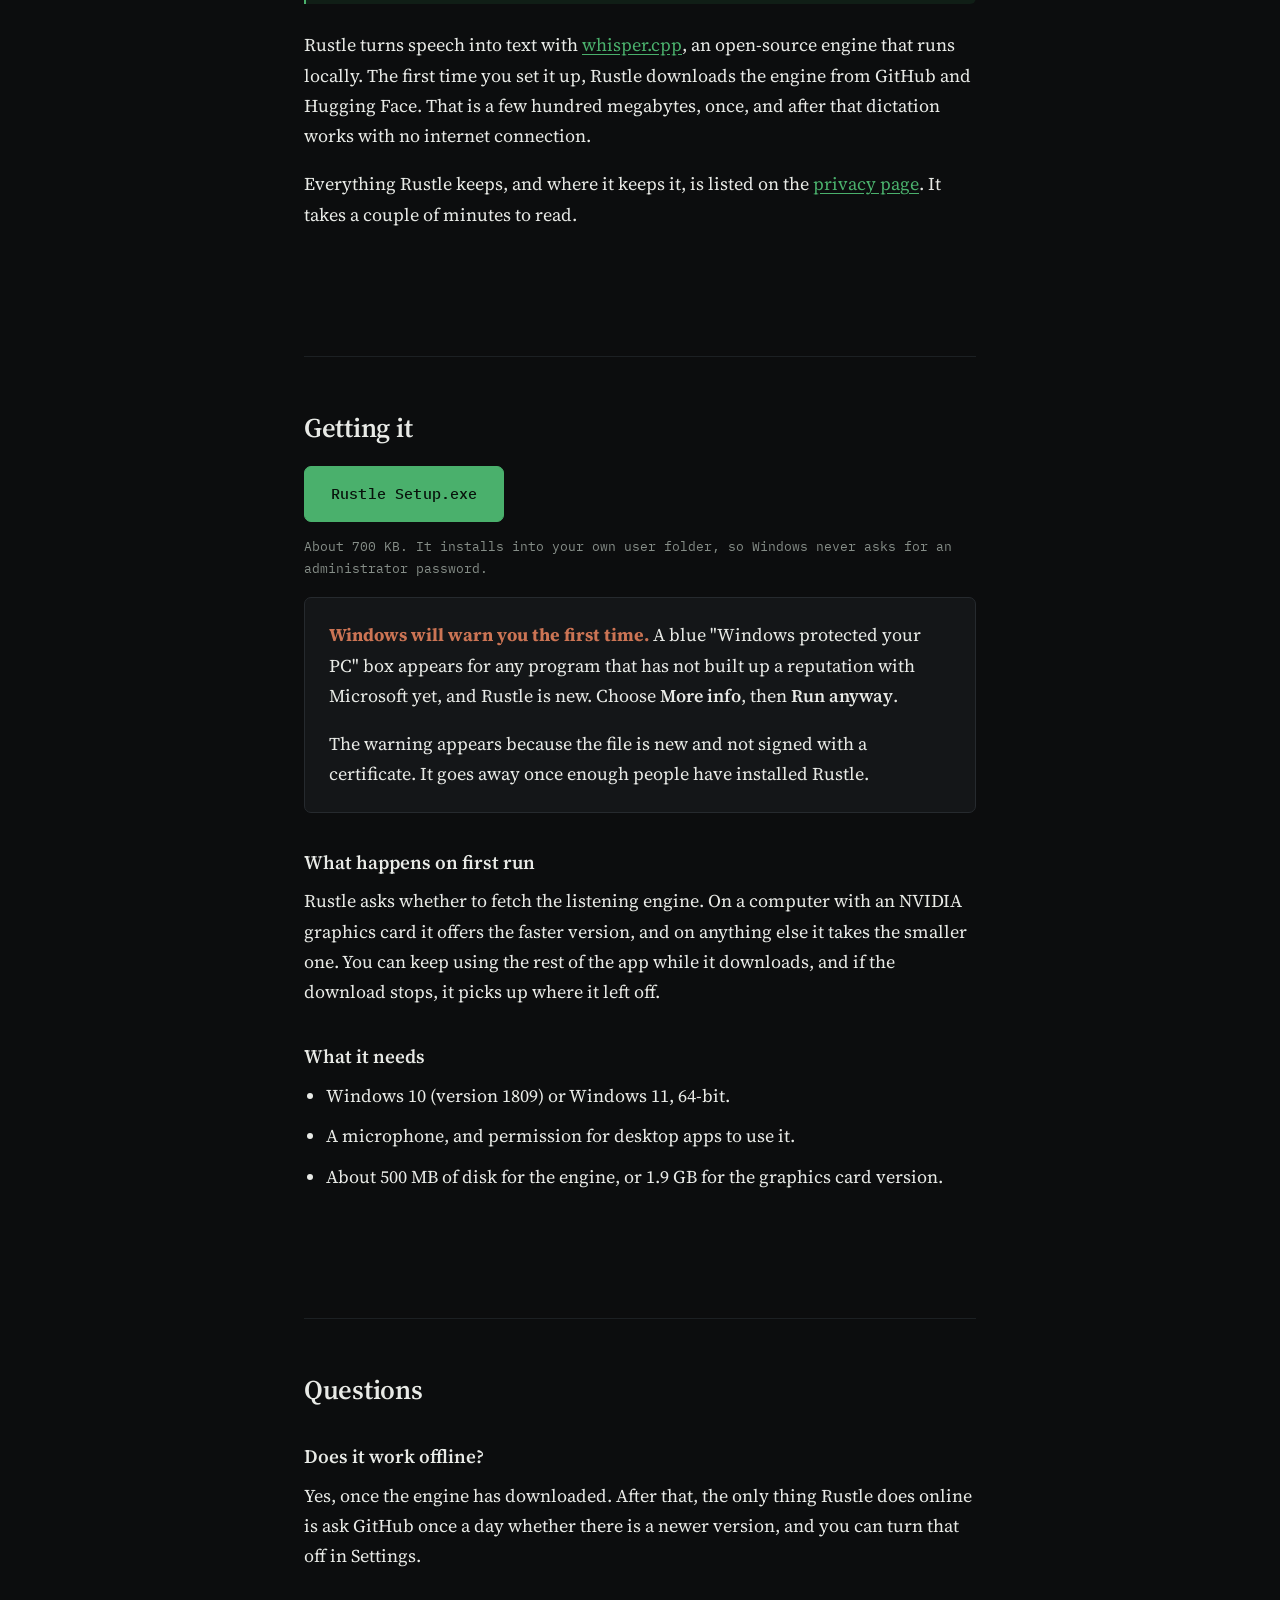
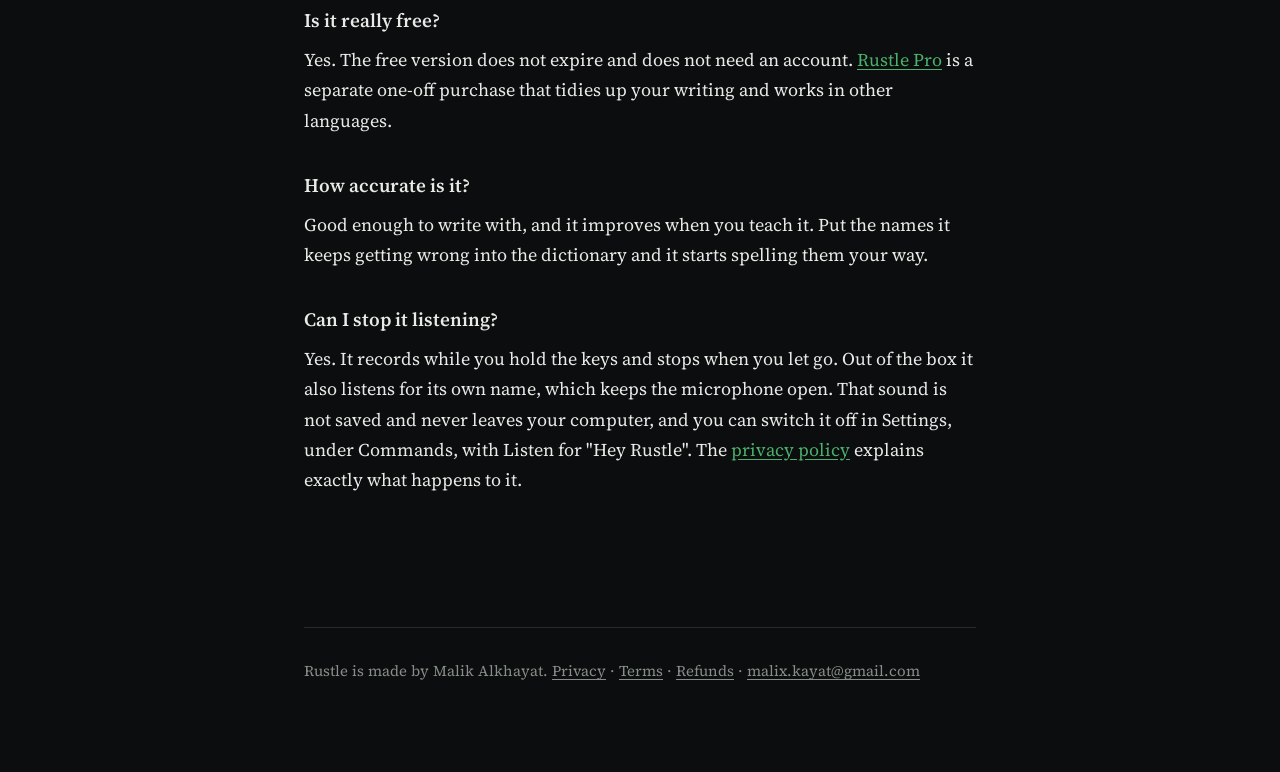
==== commit dd0b4edc: "Add files via upload" ====
--- a/index.html
+++ b/index.html
@@ -21,8 +21,12 @@
       <path d="M0 24 L24 0" stroke="#0C0D0E" stroke-width="1.7"/>
     </svg>
     <b>Rustle</b>
-    <a href="pro.html">Rustle Pro</a>
-    <a href="privacy.html" style="margin-left:20px">Privacy</a>
+    <nav style="margin-left:auto; display:flex; flex-wrap:wrap; justify-content:flex-end; gap:6px 18px;">
+      <a href="pro.html" style="margin-left:0">Rustle Pro</a>
+      <a href="privacy.html" style="margin-left:0">Privacy</a>
+      <a href="terms.html" style="margin-left:0">Terms</a>
+      <a href="refund.html" style="margin-left:0">Refunds</a>
+    </nav>
   </header>
 
   <div class="hero">
@@ -165,6 +169,8 @@
     <p>
       Rustle is made by Malik Alkhayat.
       <a href="privacy.html">Privacy</a> ·
+      <a href="terms.html">Terms</a> ·
+      <a href="refund.html">Refunds</a> ·
       <a href="mailto:malix.kayat@gmail.com">malix.kayat@gmail.com</a>
     </p>
   </footer>
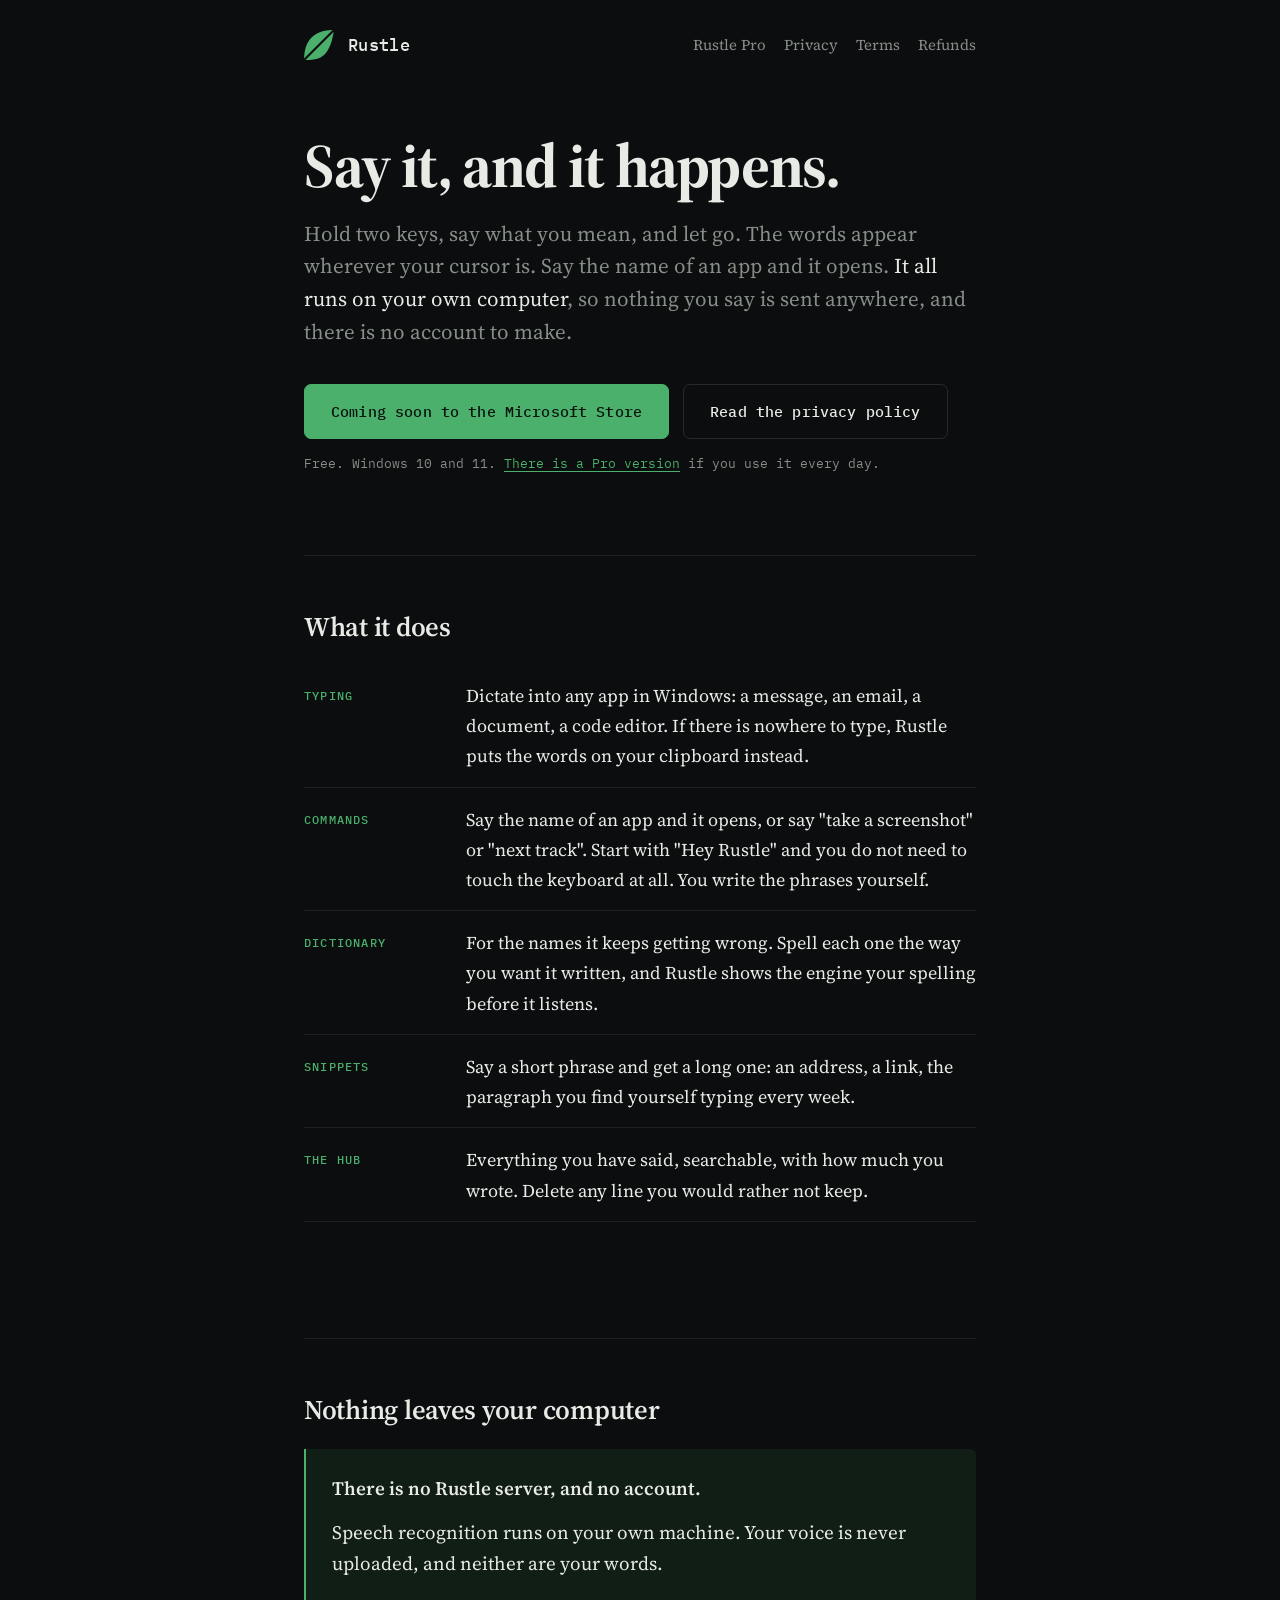
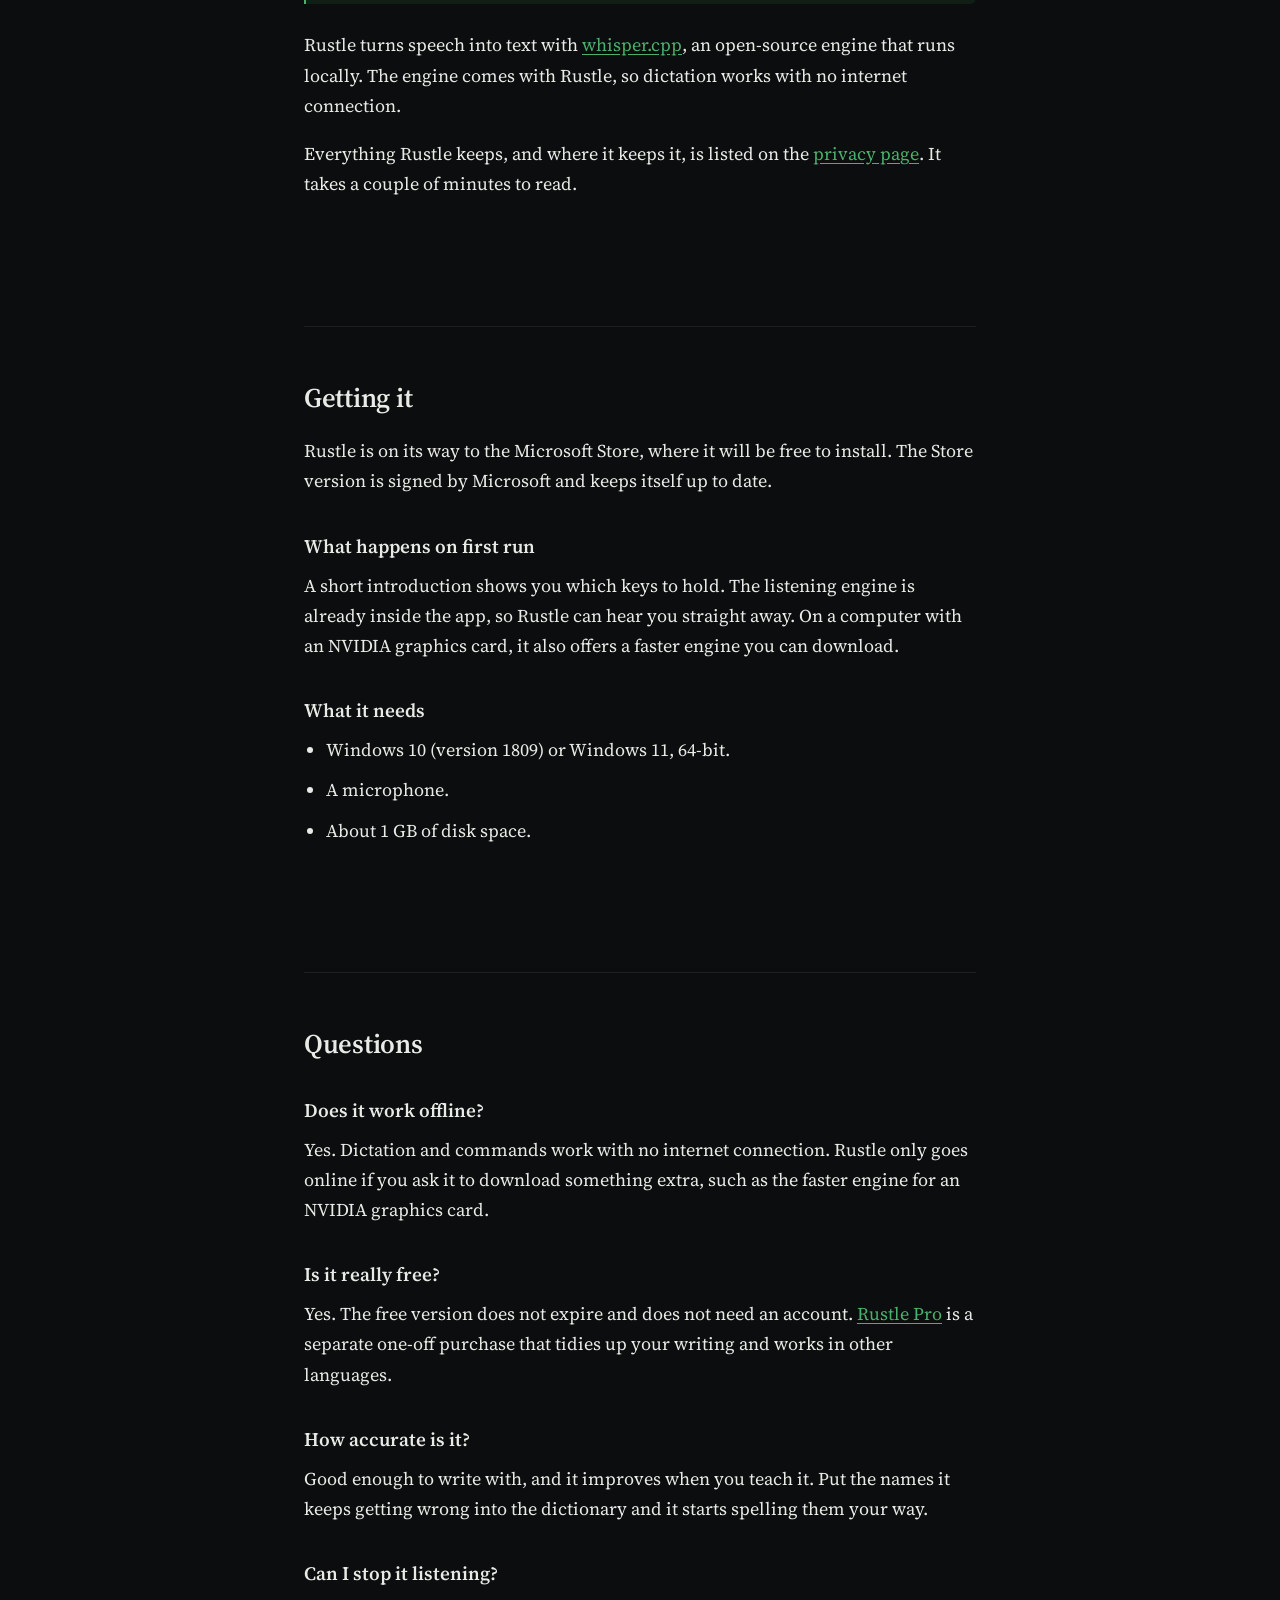
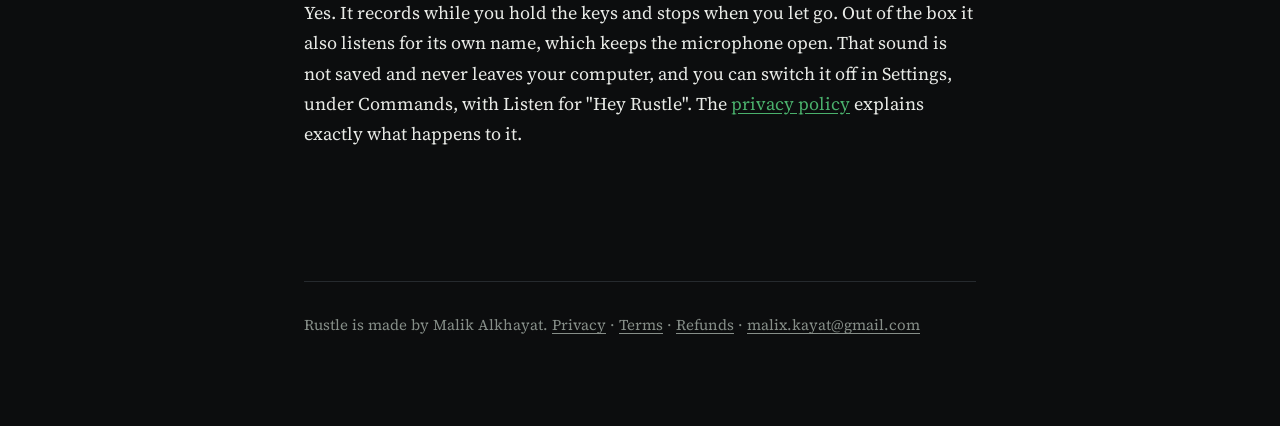
==== commit 19d902e0: "Add files via upload" ====
--- a/index.html
+++ b/index.html
@@ -38,7 +38,7 @@
     </p>
 
     <div class="get">
-      <a class="btn" href="https://github.com/MAL00KY/Rustle/releases/latest/download/Rustle.Setup.exe">Download for Windows</a>
+      <a class="btn" href="#get">Coming soon to the Microsoft Store</a>
       <a class="btn plain" href="privacy.html">Read the privacy policy</a>
     </div>
     <p class="fine">Free. Windows 10 and 11. <a href="pro.html">There is a Pro version</a> if you use it every day.</p>
@@ -87,9 +87,8 @@
     </div>
     <p>
       Rustle turns speech into text with <a href="https://github.com/ggml-org/whisper.cpp">whisper.cpp</a>,
-      an open-source engine that runs locally. The first time you set it up, Rustle downloads the
-      engine from GitHub and Hugging Face. That is a few hundred megabytes, once, and after that
-      dictation works with no internet connection.
+      an open-source engine that runs locally. The engine comes with Rustle, so dictation works
+      with no internet connection.
     </p>
     <p>
       Everything Rustle keeps, and where it keeps it, is listed on the
@@ -99,37 +98,23 @@
 
   <section id="get">
     <h2>Getting it</h2>
-
-    <div class="get">
-      <a class="btn" href="https://github.com/MAL00KY/Rustle/releases/latest/download/Rustle.Setup.exe">Rustle Setup.exe</a>
-    </div>
-    <p class="fine">About 700 KB. It installs into your own user folder, so Windows never asks for an administrator password.</p>
-
-    <div class="note">
-      <p>
-        <b>Windows will warn you the first time.</b> A blue "Windows protected your PC" box
-        appears for any program that has not built up a reputation with Microsoft yet, and
-        Rustle is new. Choose <strong>More info</strong>, then <strong>Run anyway</strong>.
-      </p>
-      <p>
-        The warning appears because the file is new and not signed with a certificate. It goes
-        away once enough people have installed Rustle.
-      </p>
-    </div>
+    <p>
+      Rustle is on its way to the Microsoft Store, where it will be free to install. The Store
+      version is signed by Microsoft and keeps itself up to date.
+    </p>
 
     <h3>What happens on first run</h3>
     <p>
-      Rustle asks whether to fetch the listening engine. On a computer with an NVIDIA graphics
-      card it offers the faster version, and on anything else it takes the smaller one. You can
-      keep using the rest of the app while it downloads, and if the download stops, it picks up
-      where it left off.
+      A short introduction shows you which keys to hold. The listening engine is already inside the
+      app, so Rustle can hear you straight away. On a computer with an NVIDIA graphics card, it also
+      offers a faster engine you can download.
     </p>
 
     <h3>What it needs</h3>
     <ul>
       <li>Windows 10 (version 1809) or Windows 11, 64-bit.</li>
-      <li>A microphone, and permission for desktop apps to use it.</li>
-      <li>About 500 MB of disk for the engine, or 1.9 GB for the graphics card version.</li>
+      <li>A microphone.</li>
+      <li>About 1 GB of disk space.</li>
     </ul>
   </section>
 
@@ -138,8 +123,8 @@
 
     <h3>Does it work offline?</h3>
     <p>
-      Yes, once the engine has downloaded. After that, the only thing Rustle does online is ask
-      GitHub once a day whether there is a newer version, and you can turn that off in Settings.
+      Yes. Dictation and commands work with no internet connection. Rustle only goes online if you
+      ask it to download something extra, such as the faster engine for an NVIDIA graphics card.
     </p>
 
     <h3>Is it really free?</h3>
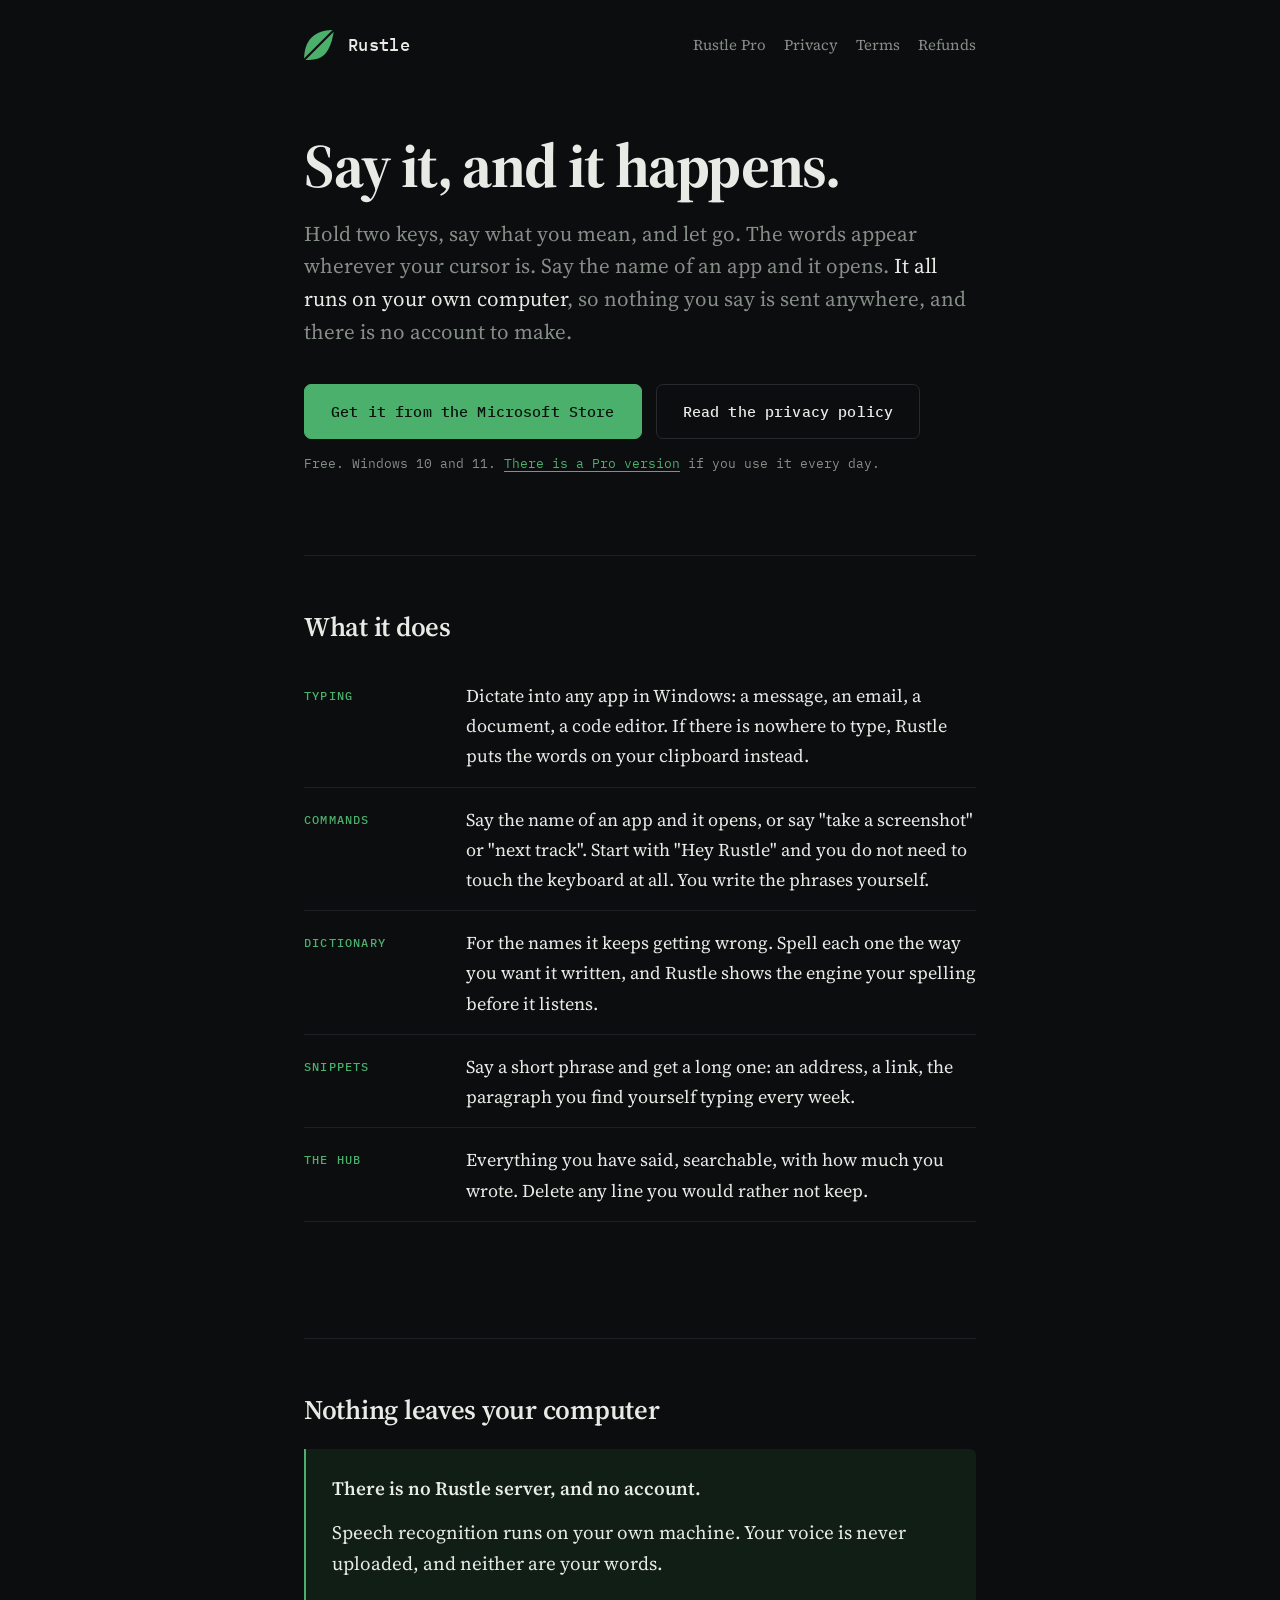
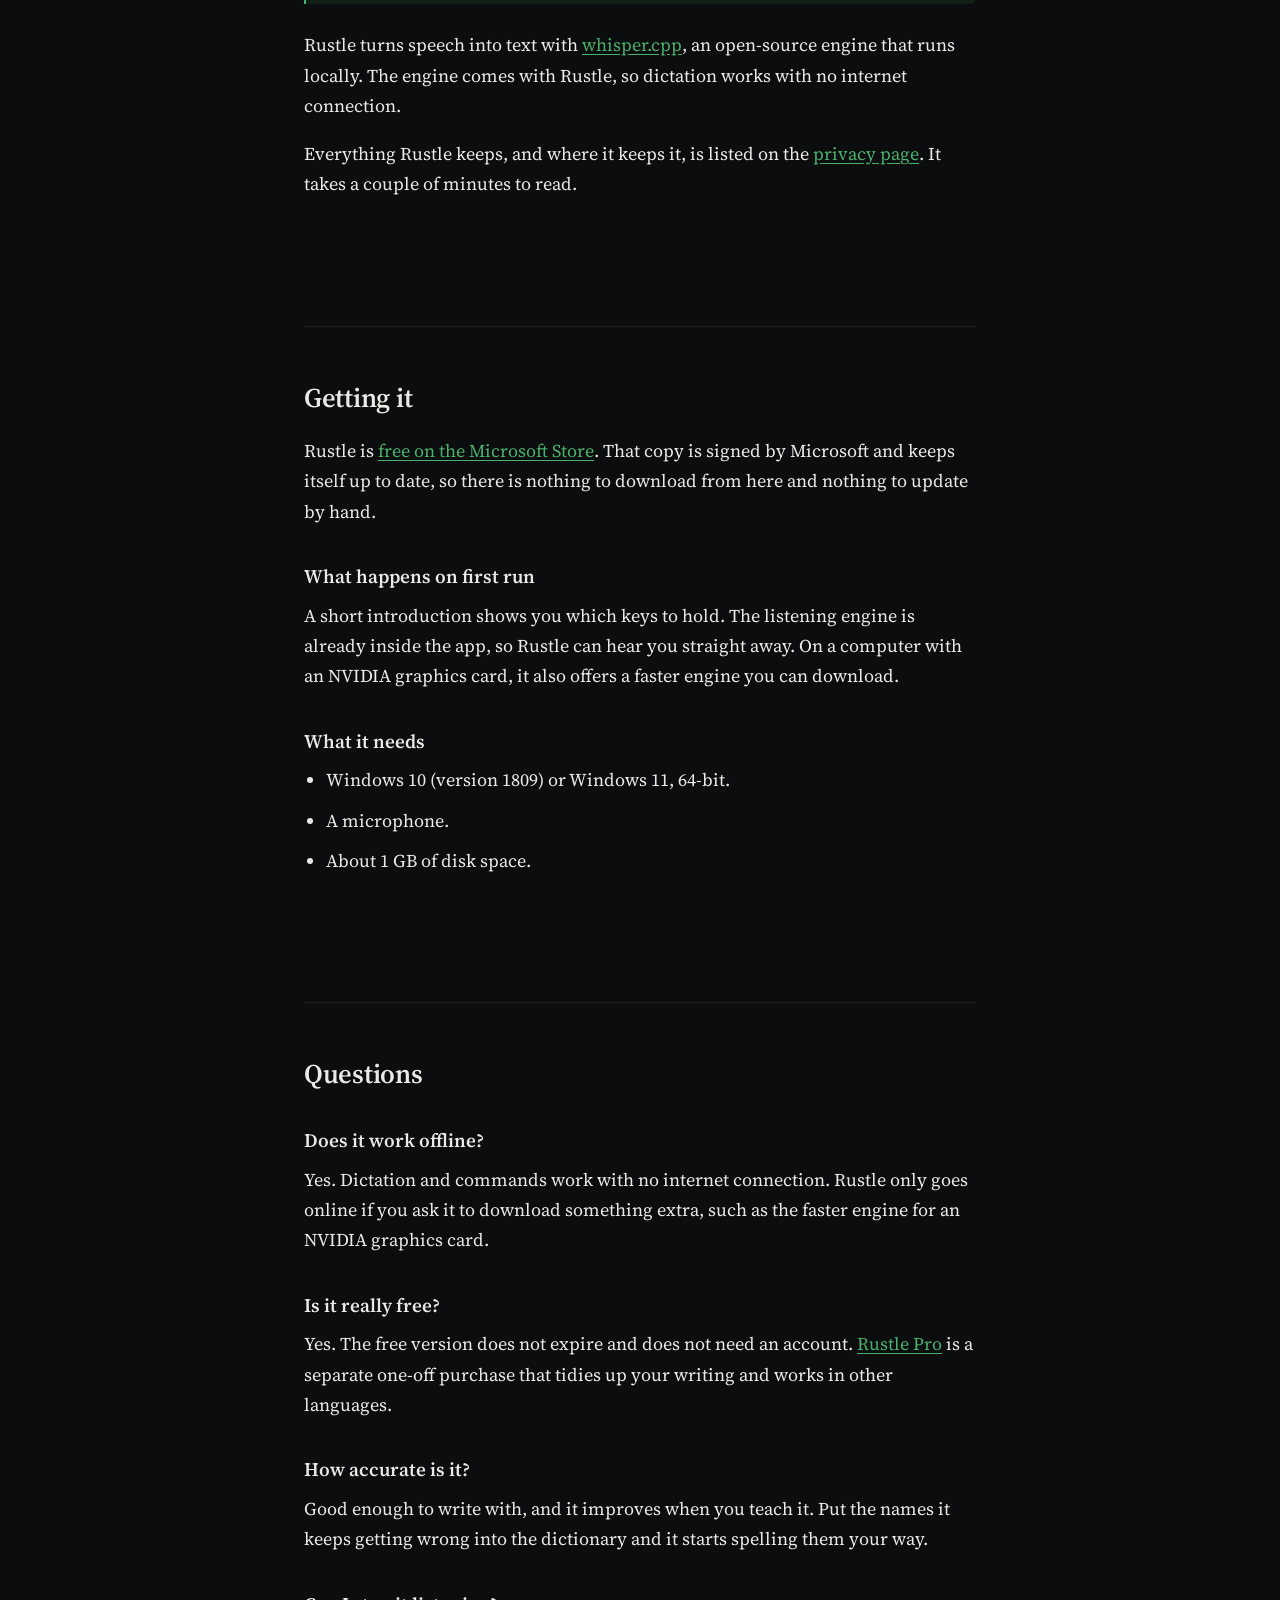
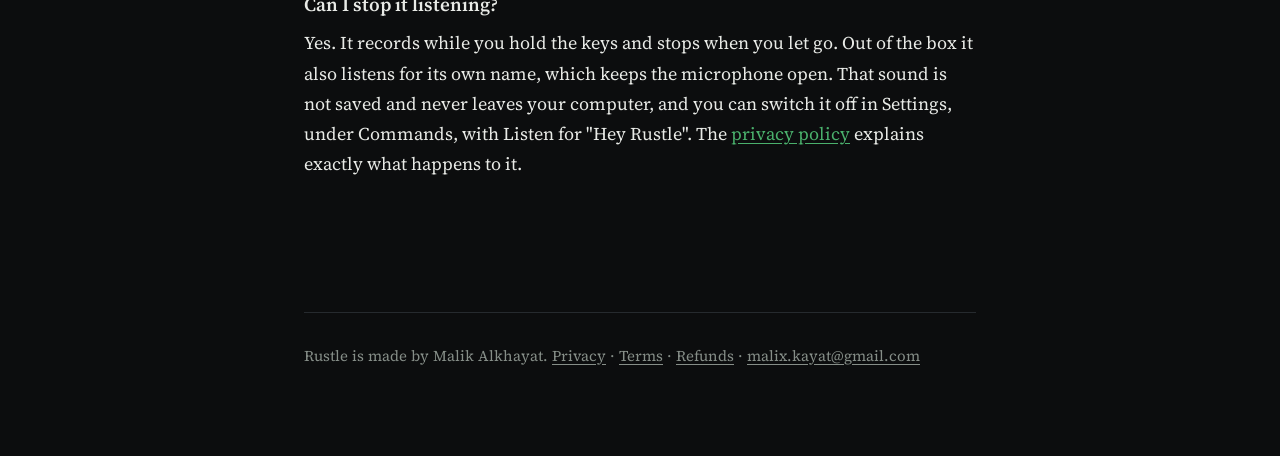
==== commit 5ee9b32c: "Add files via upload" ====
--- a/index.html
+++ b/index.html
@@ -38,7 +38,7 @@
     </p>
 
     <div class="get">
-      <a class="btn" href="#get">Coming soon to the Microsoft Store</a>
+      <a class="btn" href="https://apps.microsoft.com/detail/9N03MH842P4Q">Get it from the Microsoft Store</a>
       <a class="btn plain" href="privacy.html">Read the privacy policy</a>
     </div>
     <p class="fine">Free. Windows 10 and 11. <a href="pro.html">There is a Pro version</a> if you use it every day.</p>
@@ -99,8 +99,9 @@
   <section id="get">
     <h2>Getting it</h2>
     <p>
-      Rustle is on its way to the Microsoft Store, where it will be free to install. The Store
-      version is signed by Microsoft and keeps itself up to date.
+      Rustle is <a href="https://apps.microsoft.com/detail/9N03MH842P4Q">free on the Microsoft Store</a>. That copy is
+      signed by Microsoft and keeps itself up to date, so there is nothing to download from here
+      and nothing to update by hand.
     </p>
 
     <h3>What happens on first run</h3>
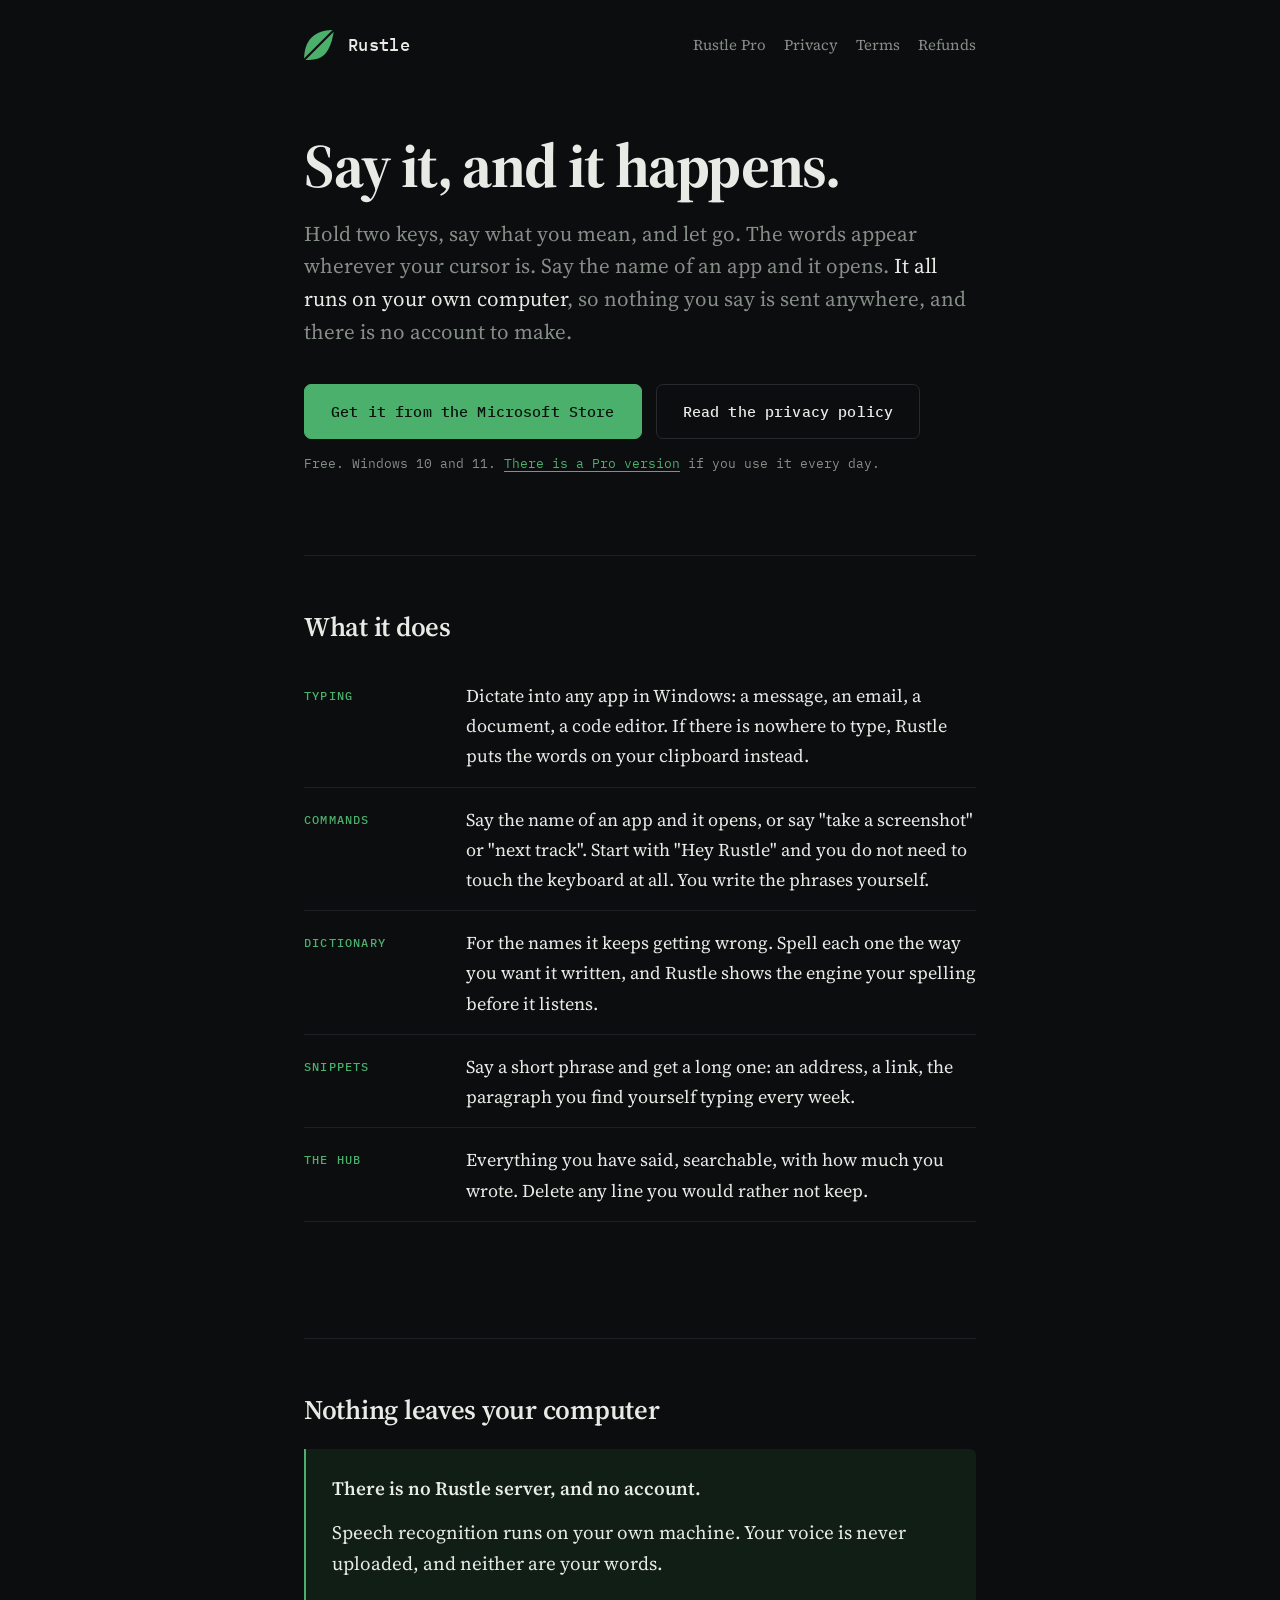
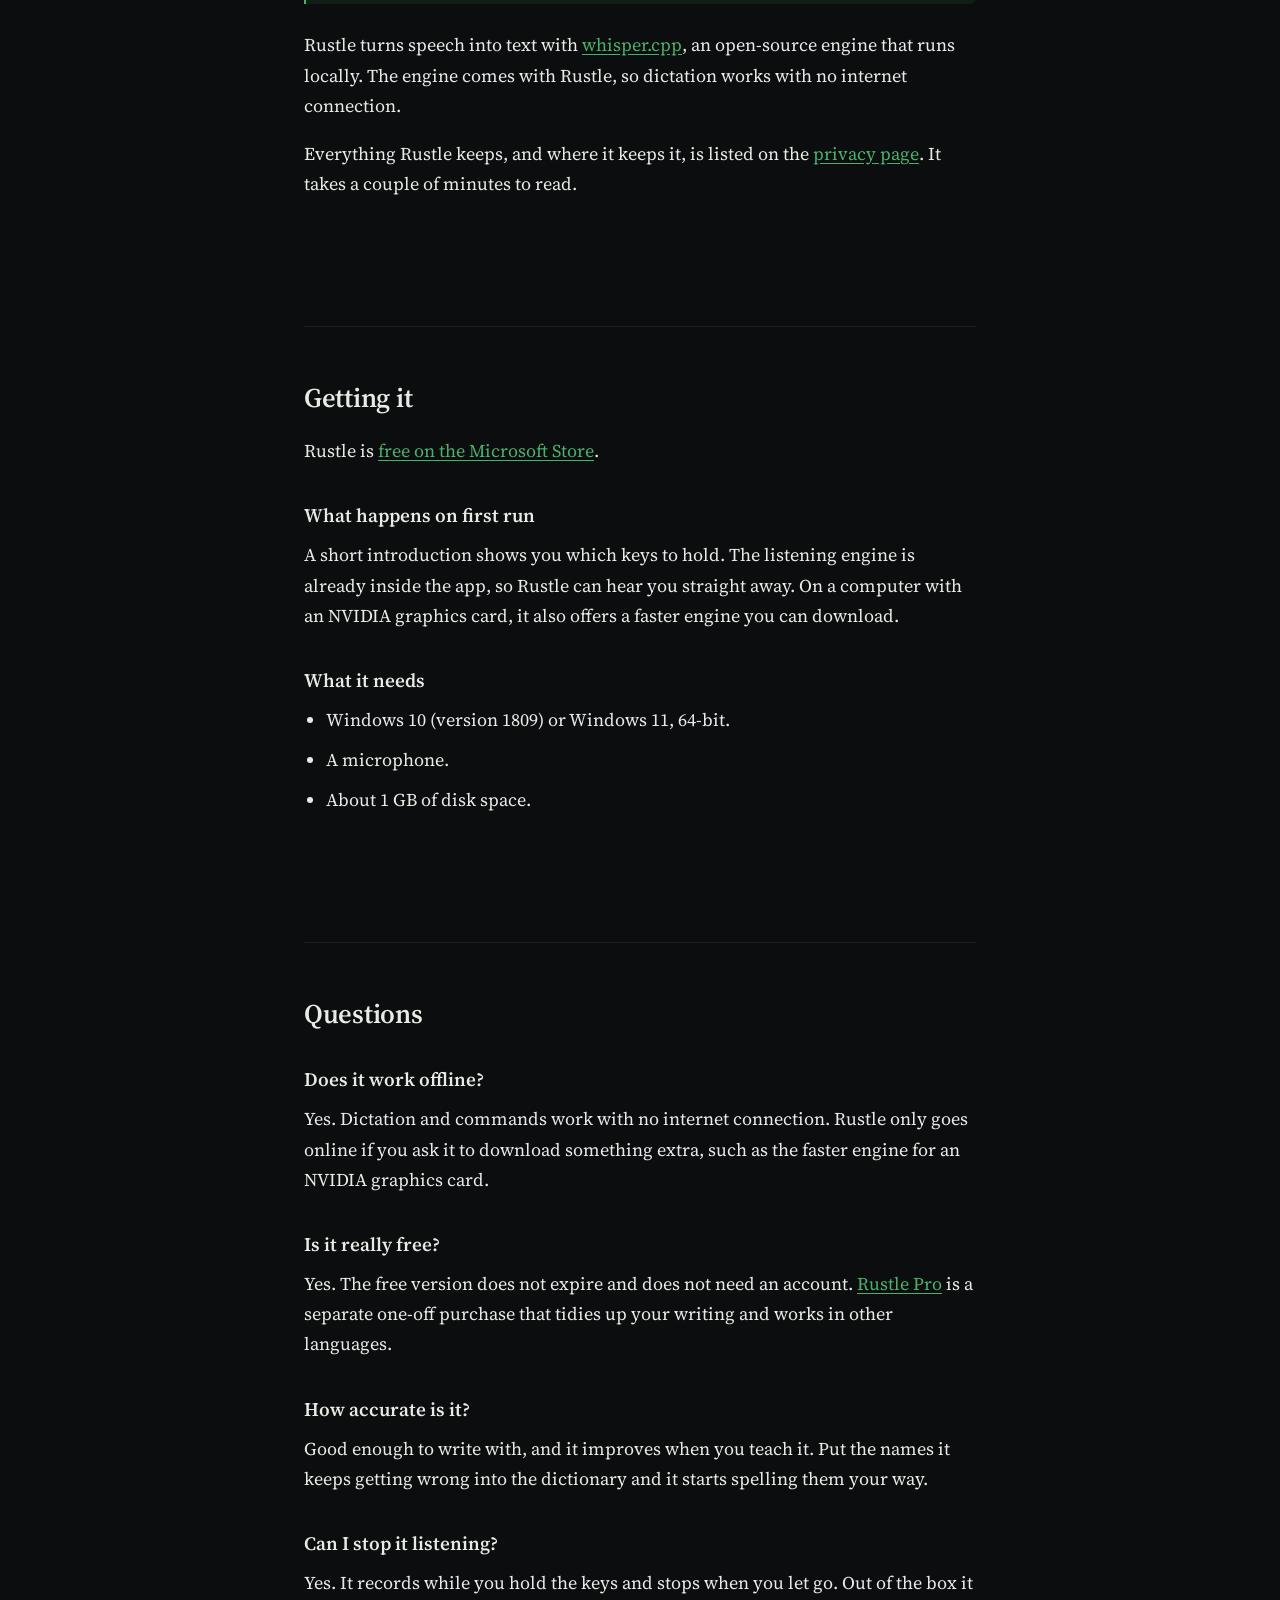
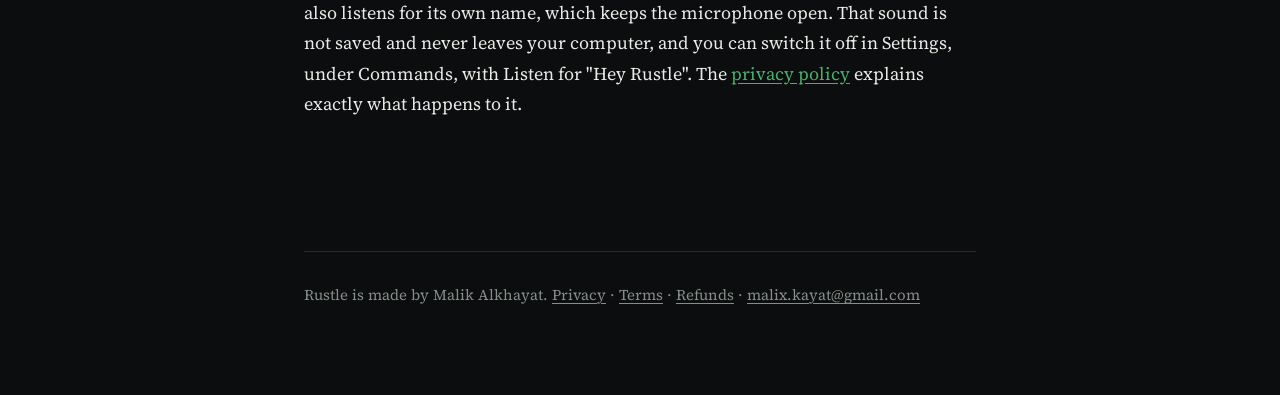
==== commit 5a6081d8: "Add files via upload" ====
--- a/index.html
+++ b/index.html
@@ -99,9 +99,7 @@
   <section id="get">
     <h2>Getting it</h2>
     <p>
-      Rustle is <a href="https://apps.microsoft.com/detail/9N03MH842P4Q">free on the Microsoft Store</a>. That copy is
-      signed by Microsoft and keeps itself up to date, so there is nothing to download from here
-      and nothing to update by hand.
+      Rustle is <a href="https://apps.microsoft.com/detail/9N03MH842P4Q">free on the Microsoft Store</a>.
     </p>
 
     <h3>What happens on first run</h3>
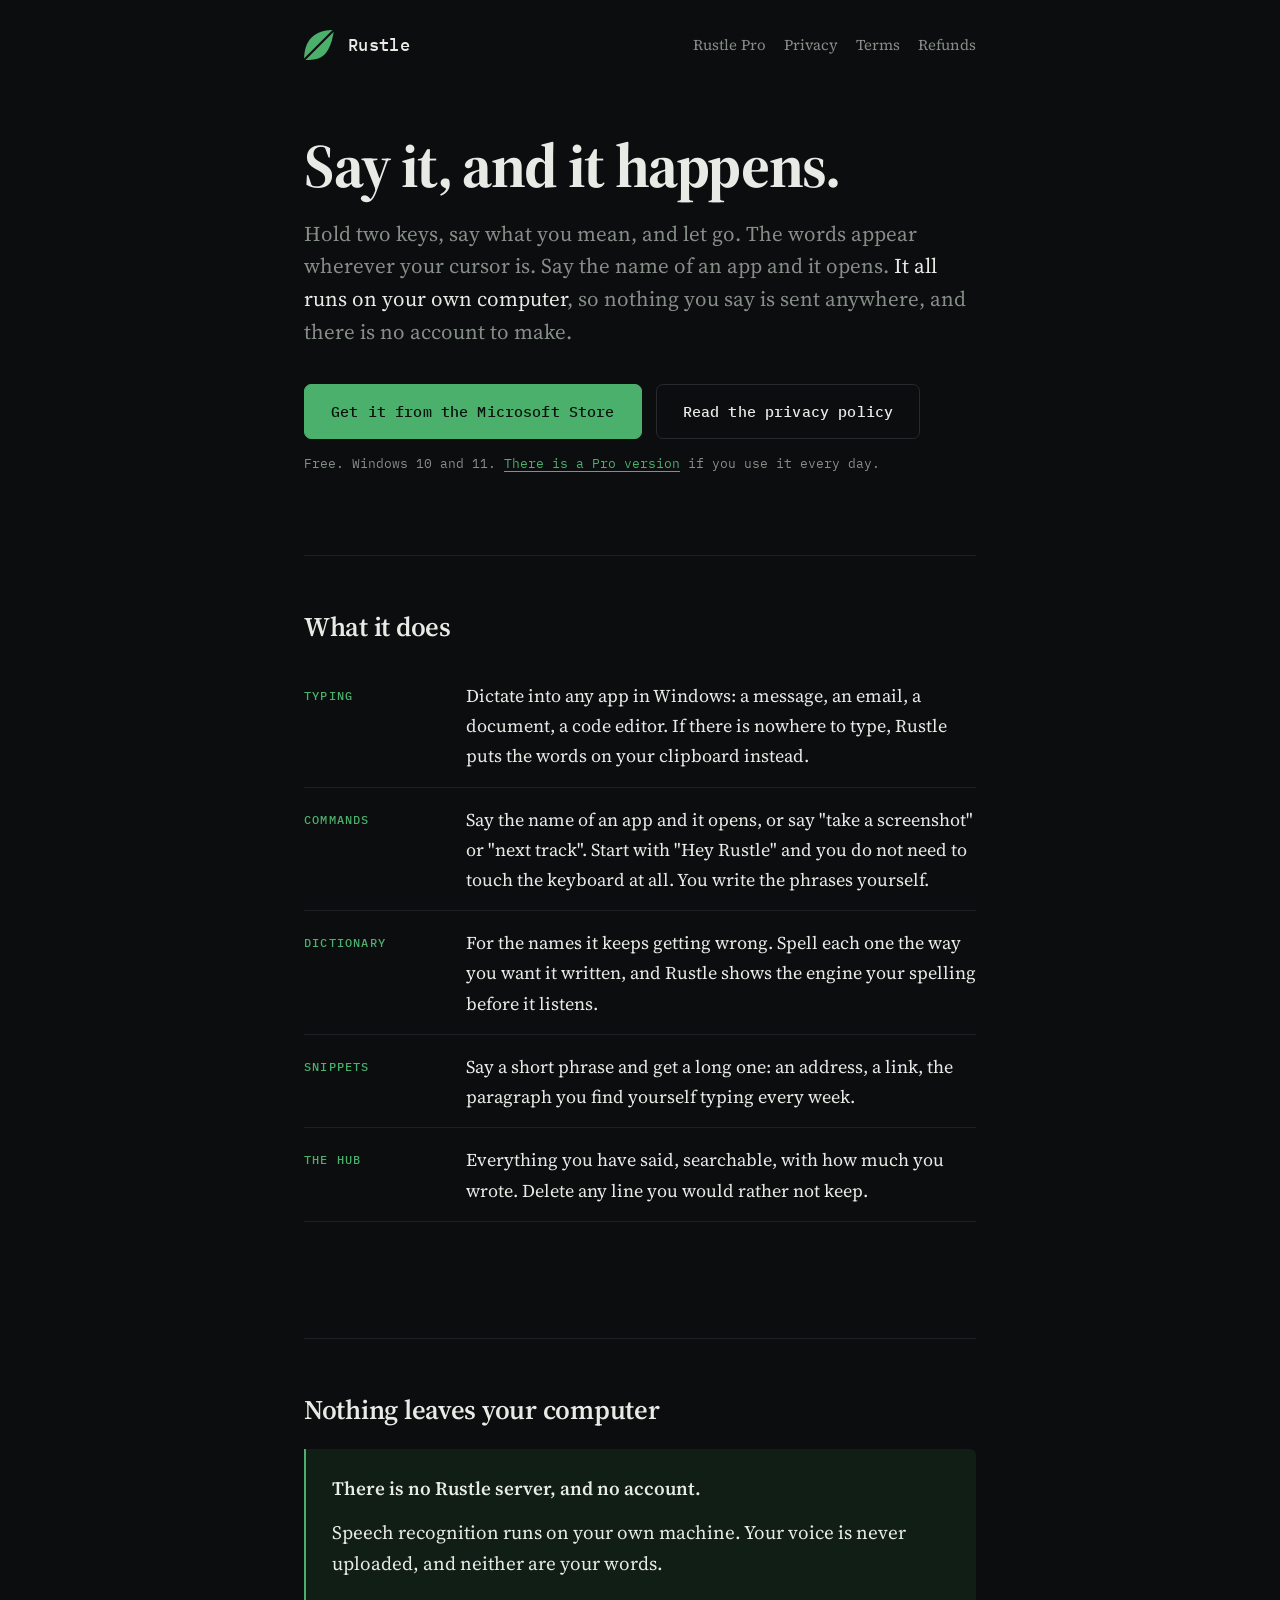
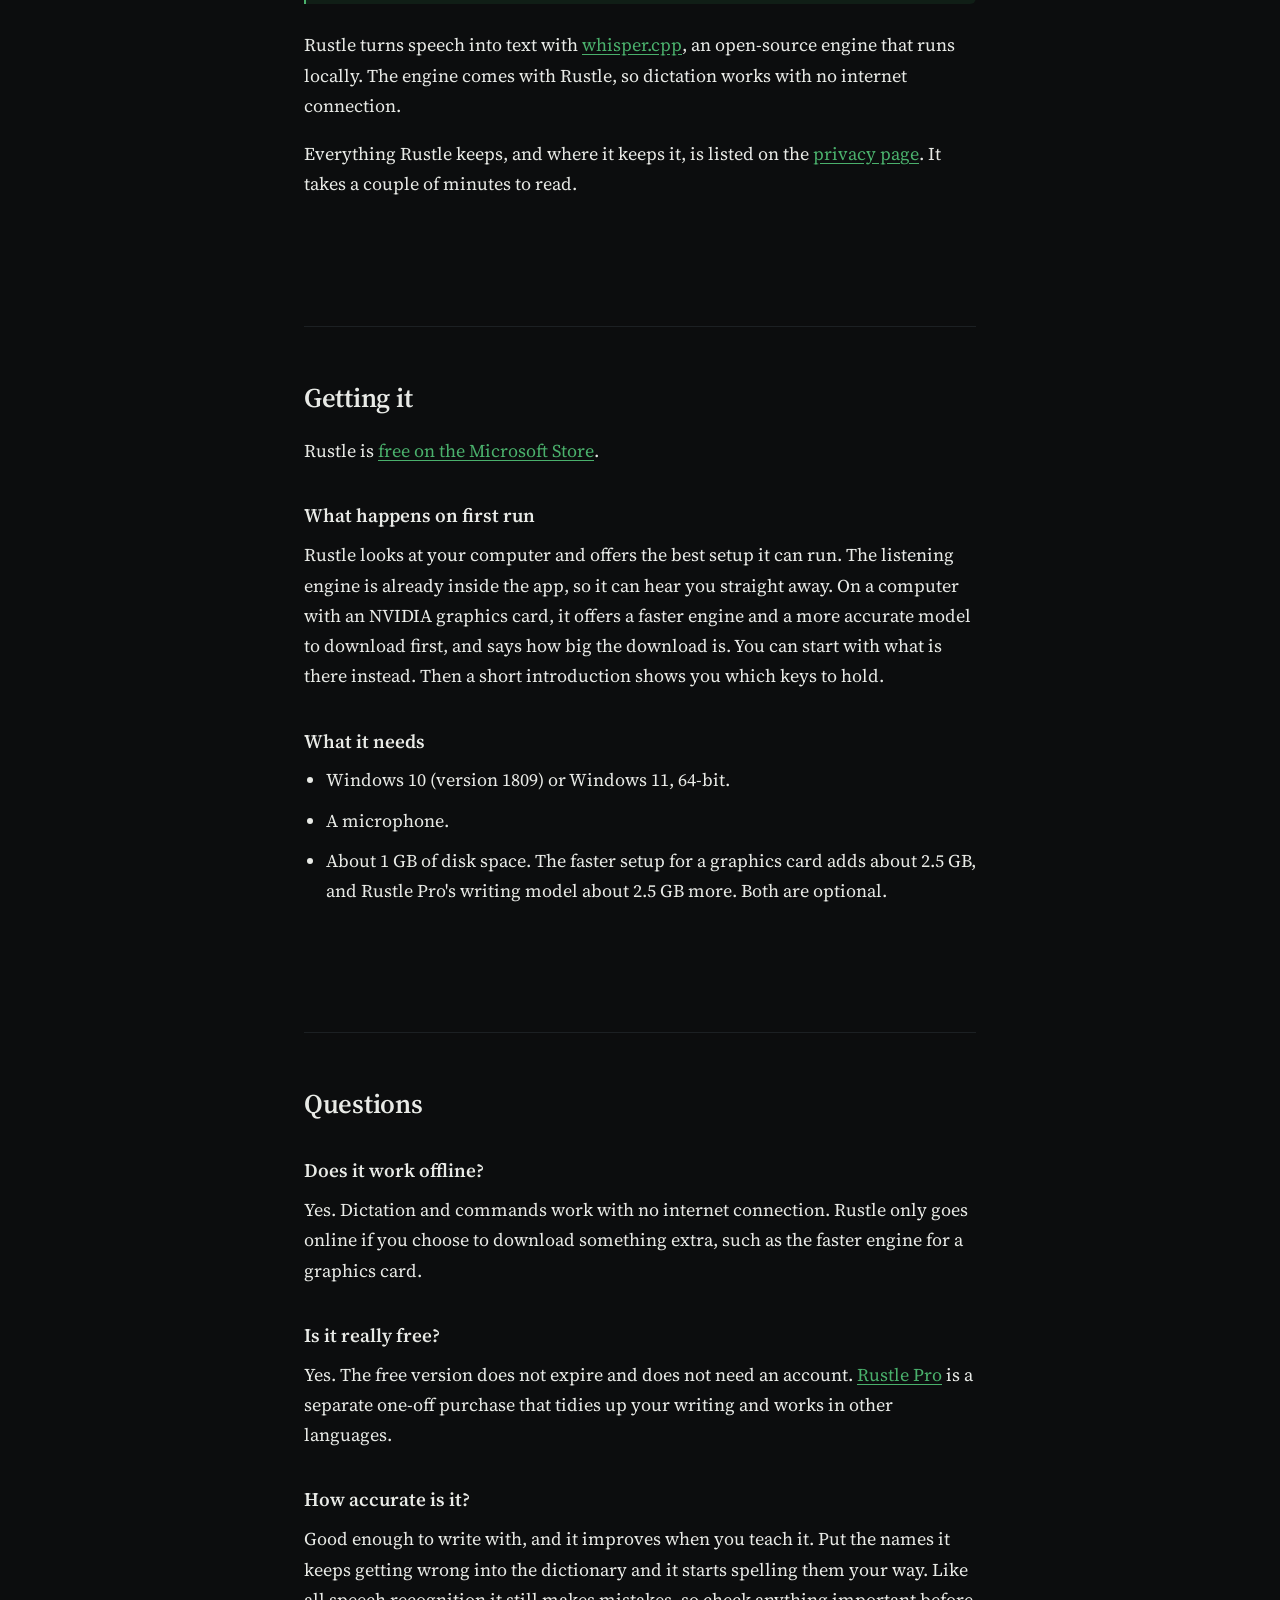
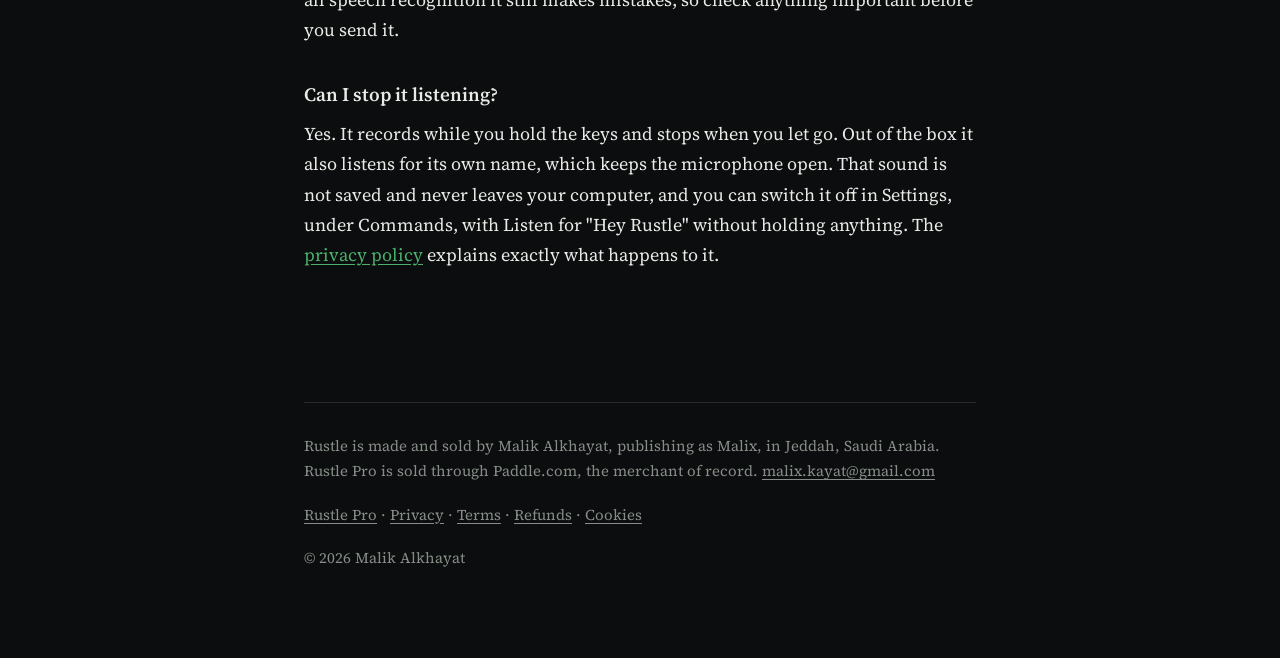
==== commit 10cad8aa: "Add files via upload" ====
--- a/index.html
+++ b/index.html
@@ -5,12 +5,11 @@
 <meta name="viewport" content="width=device-width, initial-scale=1">
 <title>Rustle: say it, and it happens</title>
 <meta name="description" content="Voice typing and voice commands for Windows that run on your own computer. Nothing you say is sent anywhere.">
-<link rel="preconnect" href="https://fonts.googleapis.com">
-<link rel="preconnect" href="https://fonts.gstatic.com" crossorigin>
-<link rel="stylesheet" href="https://fonts.googleapis.com/css2?family=Source+Serif+4:opsz,wght@8..60,400;8..60,600;8..60,700&family=IBM+Plex+Mono:wght@400;500&display=swap">
 <link rel="stylesheet" href="style.css">
 </head>
 <body>
+
+<a class="skip" href="#main">Skip to the content</a>
 
 <div class="wrap">
 
@@ -21,13 +20,15 @@
       <path d="M0 24 L24 0" stroke="#0C0D0E" stroke-width="1.7"/>
     </svg>
     <b>Rustle</b>
-    <nav style="margin-left:auto; display:flex; flex-wrap:wrap; justify-content:flex-end; gap:6px 18px;">
+    <nav aria-label="Rustle" style="margin-left:auto; display:flex; flex-wrap:wrap; justify-content:flex-end; gap:6px 18px;">
       <a href="pro.html" style="margin-left:0">Rustle Pro</a>
       <a href="privacy.html" style="margin-left:0">Privacy</a>
       <a href="terms.html" style="margin-left:0">Terms</a>
       <a href="refund.html" style="margin-left:0">Refunds</a>
     </nav>
   </header>
+
+  <main id="main" tabindex="-1">
 
   <div class="hero">
     <h1>Say it, and it happens.</h1>
@@ -104,16 +105,19 @@
 
     <h3>What happens on first run</h3>
     <p>
-      A short introduction shows you which keys to hold. The listening engine is already inside the
-      app, so Rustle can hear you straight away. On a computer with an NVIDIA graphics card, it also
-      offers a faster engine you can download.
+      Rustle looks at your computer and offers the best setup it can run. The listening engine is
+      already inside the app, so it can hear you straight away. On a computer with an NVIDIA
+      graphics card, it offers a faster engine and a more accurate model to download first, and
+      says how big the download is. You can start with what is there instead. Then a short
+      introduction shows you which keys to hold.
     </p>
 
     <h3>What it needs</h3>
     <ul>
       <li>Windows 10 (version 1809) or Windows 11, 64-bit.</li>
       <li>A microphone.</li>
-      <li>About 1 GB of disk space.</li>
+      <li>About 1 GB of disk space. The faster setup for a graphics card adds about 2.5 GB, and
+          Rustle Pro's writing model about 2.5 GB more. Both are optional.</li>
     </ul>
   </section>
 
@@ -123,7 +127,7 @@
     <h3>Does it work offline?</h3>
     <p>
       Yes. Dictation and commands work with no internet connection. Rustle only goes online if you
-      ask it to download something extra, such as the faster engine for an NVIDIA graphics card.
+      choose to download something extra, such as the faster engine for a graphics card.
     </p>
 
     <h3>Is it really free?</h3>
@@ -136,7 +140,8 @@
     <h3>How accurate is it?</h3>
     <p>
       Good enough to write with, and it improves when you teach it. Put the names it keeps getting
-      wrong into the dictionary and it starts spelling them your way.
+      wrong into the dictionary and it starts spelling them your way. Like all speech recognition
+      it still makes mistakes, so check anything important before you send it.
     </p>
 
     <h3>Can I stop it listening?</h3>
@@ -144,19 +149,27 @@
       Yes. It records while you hold the keys and stops when you let go. Out of the box it also
       listens for its own name, which keeps the microphone open. That sound is not saved and never
       leaves your computer, and you can switch it off in Settings, under Commands, with
-      Listen for "Hey Rustle". The <a href="privacy.html">privacy policy</a> explains exactly what
-      happens to it.
+      Listen for "Hey Rustle" without holding anything. The <a href="privacy.html">privacy policy</a>
+      explains exactly what happens to it.
     </p>
   </section>
 
+  </main>
+
   <footer>
     <p>
-      Rustle is made by Malik Alkhayat.
-      <a href="privacy.html">Privacy</a> ·
-      <a href="terms.html">Terms</a> ·
-      <a href="refund.html">Refunds</a> ·
+      Rustle is made and sold by Malik Alkhayat, publishing as Malix, in Jeddah, Saudi Arabia.
+      Rustle Pro is sold through Paddle.com, the merchant of record.
       <a href="mailto:malix.kayat@gmail.com">malix.kayat@gmail.com</a>
     </p>
+    <p>
+      <a href="pro.html">Rustle Pro</a> &middot;
+      <a href="privacy.html">Privacy</a> &middot;
+      <a href="terms.html">Terms</a> &middot;
+      <a href="refund.html">Refunds</a> &middot;
+      <a href="cookies.html">Cookies</a>
+    </p>
+    <p>&copy; 2026 Malik Alkhayat</p>
   </footer>
 
 </div>
--- a/style.css
+++ b/style.css
@@ -5,6 +5,60 @@
   like the same thing. Green is only ever on something you can act on or
   something being claimed - never used as decoration.
 */
+
+/*
+  The two typefaces live beside the pages rather than on Google's servers, so a
+  visit to this site is a visit to this site and nobody else. Both are under the
+  SIL Open Font License; the licences are in fonts/.
+*/
+@font-face {
+  font-family: 'IBM Plex Mono';
+  font-style: normal;
+  font-weight: 400;
+  font-display: swap;
+  src: url('fonts/ibm-plex-mono-400-latin-ext.woff2') format('woff2');
+  unicode-range: U+0100-02BA, U+02BD-02C5, U+02C7-02CC, U+02CE-02D7, U+02DD-02FF, U+0304, U+0308, U+0329, U+1D00-1DBF, U+1E00-1E9F, U+1EF2-1EFF, U+2020, U+20A0-20AB, U+20AD-20C0, U+2113, U+2C60-2C7F, U+A720-A7FF;
+}
+@font-face {
+  font-family: 'IBM Plex Mono';
+  font-style: normal;
+  font-weight: 400;
+  font-display: swap;
+  src: url('fonts/ibm-plex-mono-400-latin.woff2') format('woff2');
+  unicode-range: U+0000-00FF, U+0131, U+0152-0153, U+02BB-02BC, U+02C6, U+02DA, U+02DC, U+0304, U+0308, U+0329, U+2000-206F, U+20AC, U+2122, U+2191, U+2193, U+2212, U+2215, U+FEFF, U+FFFD;
+}
+@font-face {
+  font-family: 'IBM Plex Mono';
+  font-style: normal;
+  font-weight: 500;
+  font-display: swap;
+  src: url('fonts/ibm-plex-mono-500-latin-ext.woff2') format('woff2');
+  unicode-range: U+0100-02BA, U+02BD-02C5, U+02C7-02CC, U+02CE-02D7, U+02DD-02FF, U+0304, U+0308, U+0329, U+1D00-1DBF, U+1E00-1E9F, U+1EF2-1EFF, U+2020, U+20A0-20AB, U+20AD-20C0, U+2113, U+2C60-2C7F, U+A720-A7FF;
+}
+@font-face {
+  font-family: 'IBM Plex Mono';
+  font-style: normal;
+  font-weight: 500;
+  font-display: swap;
+  src: url('fonts/ibm-plex-mono-500-latin.woff2') format('woff2');
+  unicode-range: U+0000-00FF, U+0131, U+0152-0153, U+02BB-02BC, U+02C6, U+02DA, U+02DC, U+0304, U+0308, U+0329, U+2000-206F, U+20AC, U+2122, U+2191, U+2193, U+2212, U+2215, U+FEFF, U+FFFD;
+}
+@font-face {
+  font-family: 'Source Serif 4';
+  font-style: normal;
+  font-weight: 400 700;
+  font-display: swap;
+  src: url('fonts/source-serif-4-latin-ext.woff2') format('woff2');
+  unicode-range: U+0100-02BA, U+02BD-02C5, U+02C7-02CC, U+02CE-02D7, U+02DD-02FF, U+0304, U+0308, U+0329, U+1D00-1DBF, U+1E00-1E9F, U+1EF2-1EFF, U+2020, U+20A0-20AB, U+20AD-20C0, U+2113, U+2C60-2C7F, U+A720-A7FF;
+}
+@font-face {
+  font-family: 'Source Serif 4';
+  font-style: normal;
+  font-weight: 400 700;
+  font-display: swap;
+  src: url('fonts/source-serif-4-latin.woff2') format('woff2');
+  unicode-range: U+0000-00FF, U+0131, U+0152-0153, U+02BB-02BC, U+02C6, U+02DA, U+02DC, U+0304, U+0308, U+0329, U+2000-206F, U+20AC, U+2122, U+2191, U+2193, U+2212, U+2215, U+FEFF, U+FFFD;
+}
 
 :root {
   --ground:    #0C0D0E;
@@ -86,6 +140,8 @@
 .btn.plain { background: transparent; color: var(--ink); border-color: var(--line); }
 .btn.plain:hover { border-color: var(--leaf-dim); background: var(--raise); }
 .btn:focus-visible { outline: 2px solid var(--leaf); outline-offset: 3px; }
+button.btn { cursor: pointer; line-height: inherit; }
+button.btn[aria-busy="true"] { opacity: .7; cursor: progress; }
 .fine { font-family: "IBM Plex Mono", ui-monospace, monospace; font-size: 13px; color: var(--quiet); }
 
 /* -------------------------------------------------------------------- sections */
@@ -151,7 +207,7 @@
 ul { margin: 0 0 18px; padding-left: 22px; }
 li { margin-bottom: 10px; }
 
-.scroller { overflow-x: auto; margin: 0 0 22px; }
+.scroller { overflow-x: auto; margin: 0 0 22px; position: relative; }   /* keeps hidden labels inside it */
 table { border-collapse: collapse; width: 100%; min-width: 440px; font-size: 16px; }
 th {
   text-align: left;
@@ -184,3 +240,20 @@
   font-size: 11.5px; letter-spacing: .16em; text-transform: uppercase;
   color: var(--leaf); margin: 0 0 18px;
 }
+
+/* --------------------------------------------------------------- for everyone */
+/* The first thing a keyboard reaches: straight past the header to the page. */
+.skip {
+  position: absolute; left: 16px; top: -64px; z-index: 10;
+  background: var(--leaf); color: #08130C;
+  font-family: "IBM Plex Mono", ui-monospace, monospace; font-size: 14px; font-weight: 500;
+  padding: 10px 16px; border-radius: 6px; text-decoration: none;
+}
+.skip:focus { top: 12px; outline: 2px solid var(--ink); outline-offset: 2px; }
+main:focus { outline: none; }
+
+/* Read aloud, never shown. */
+.sr-only {
+  position: absolute; width: 1px; height: 1px; padding: 0; margin: -1px;
+  overflow: hidden; clip: rect(0 0 0 0); white-space: nowrap; border: 0;
+}
